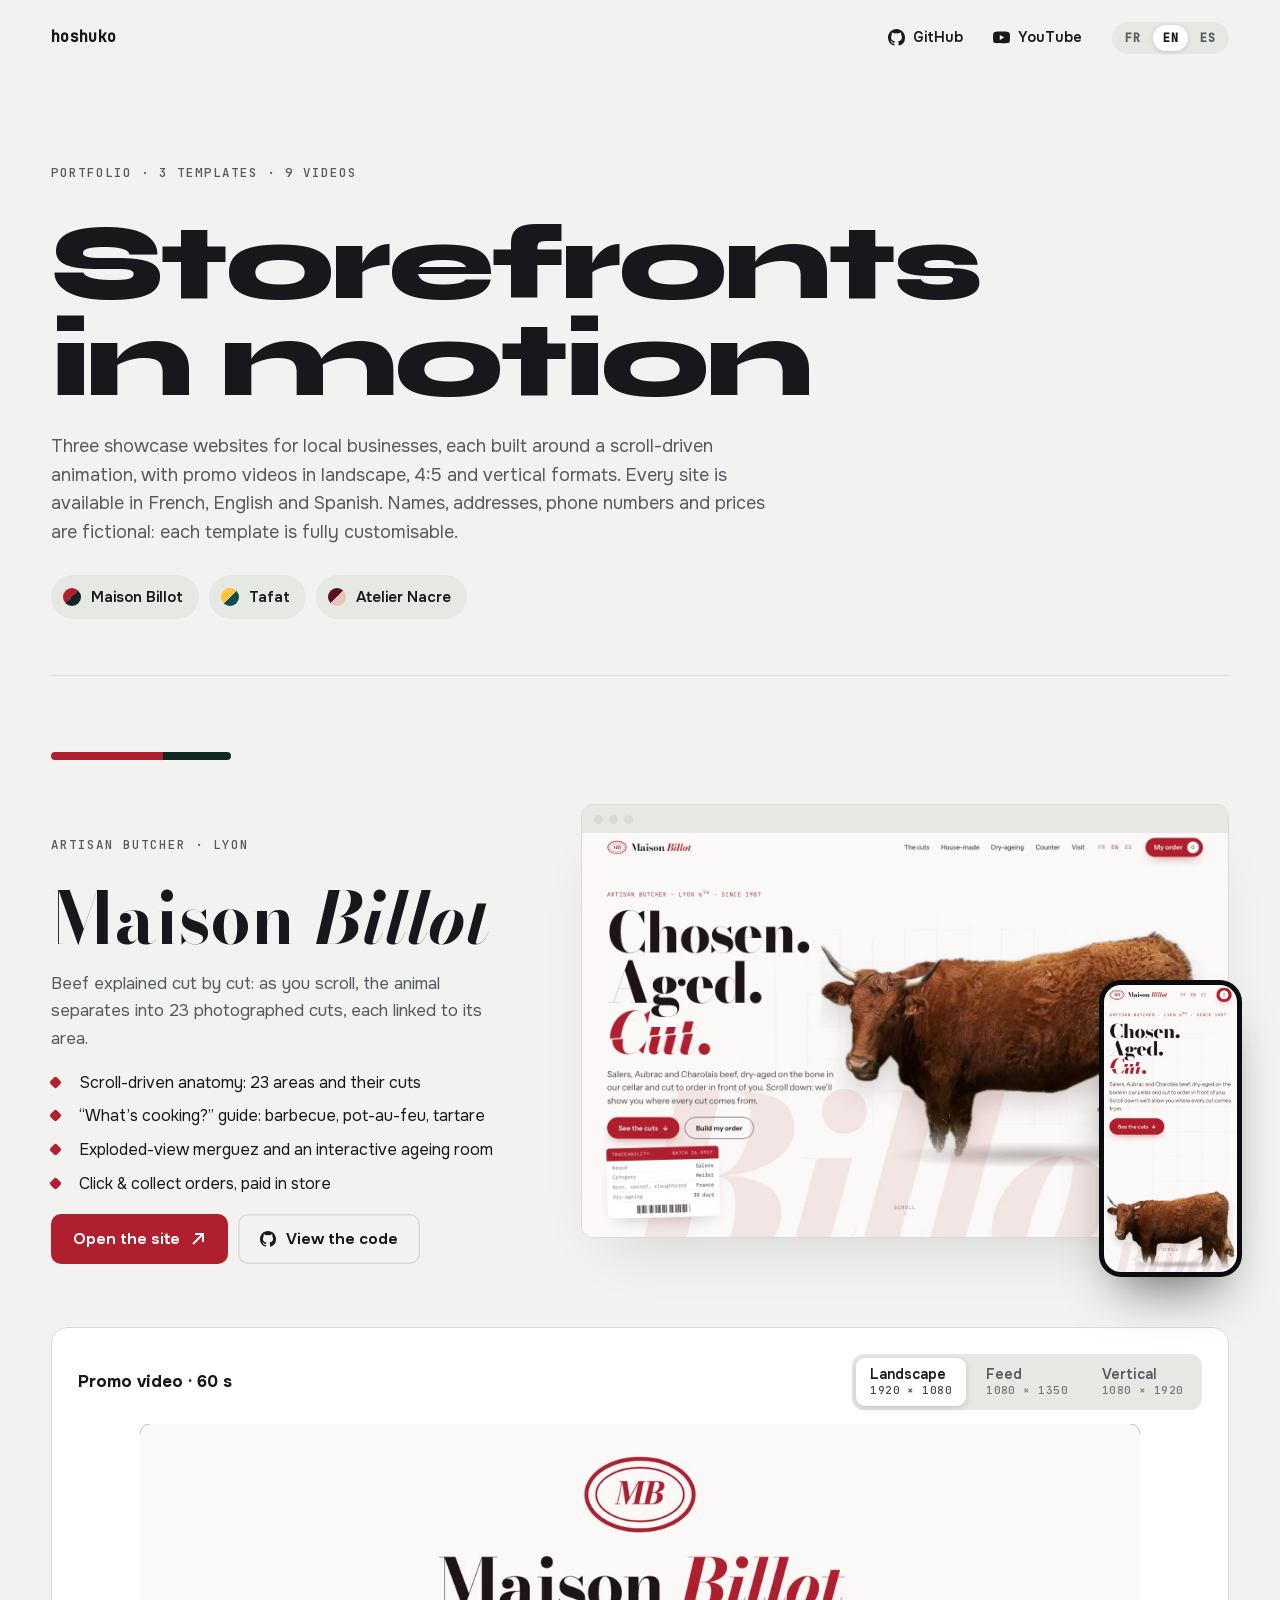
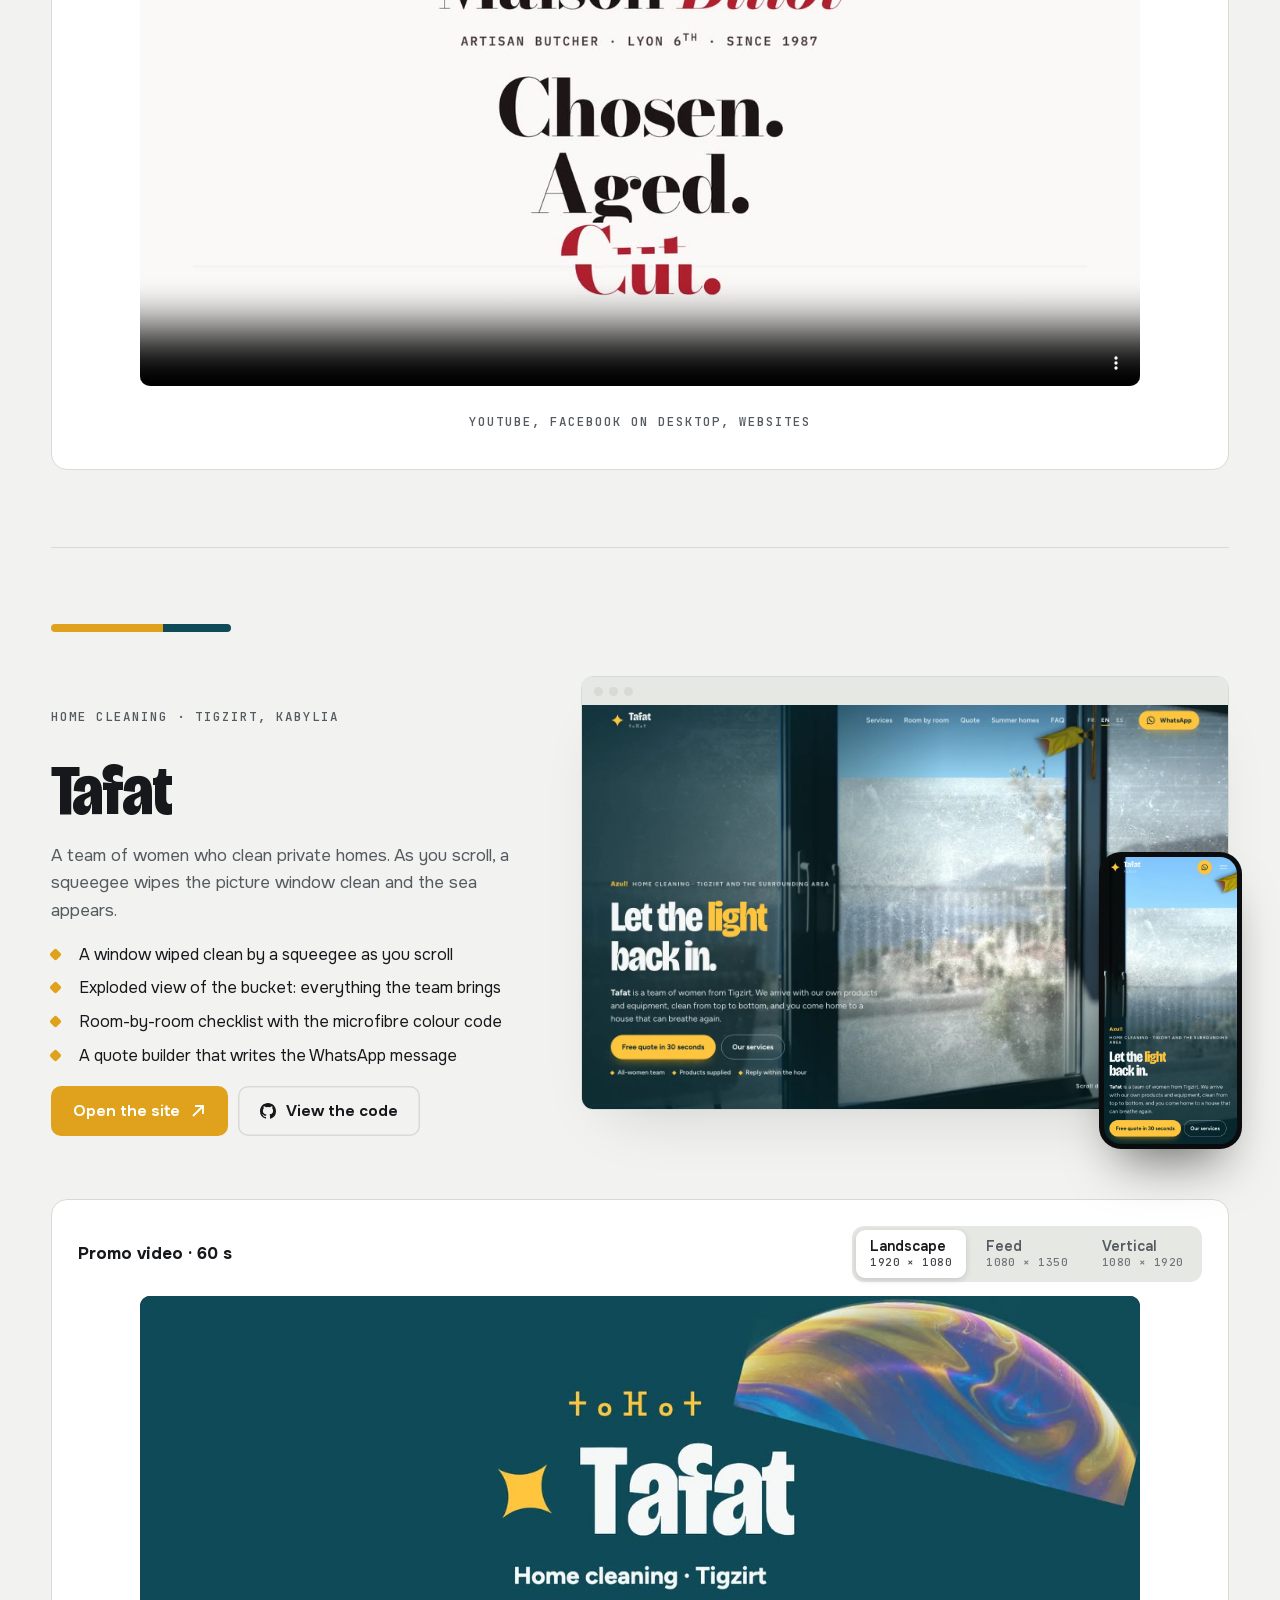
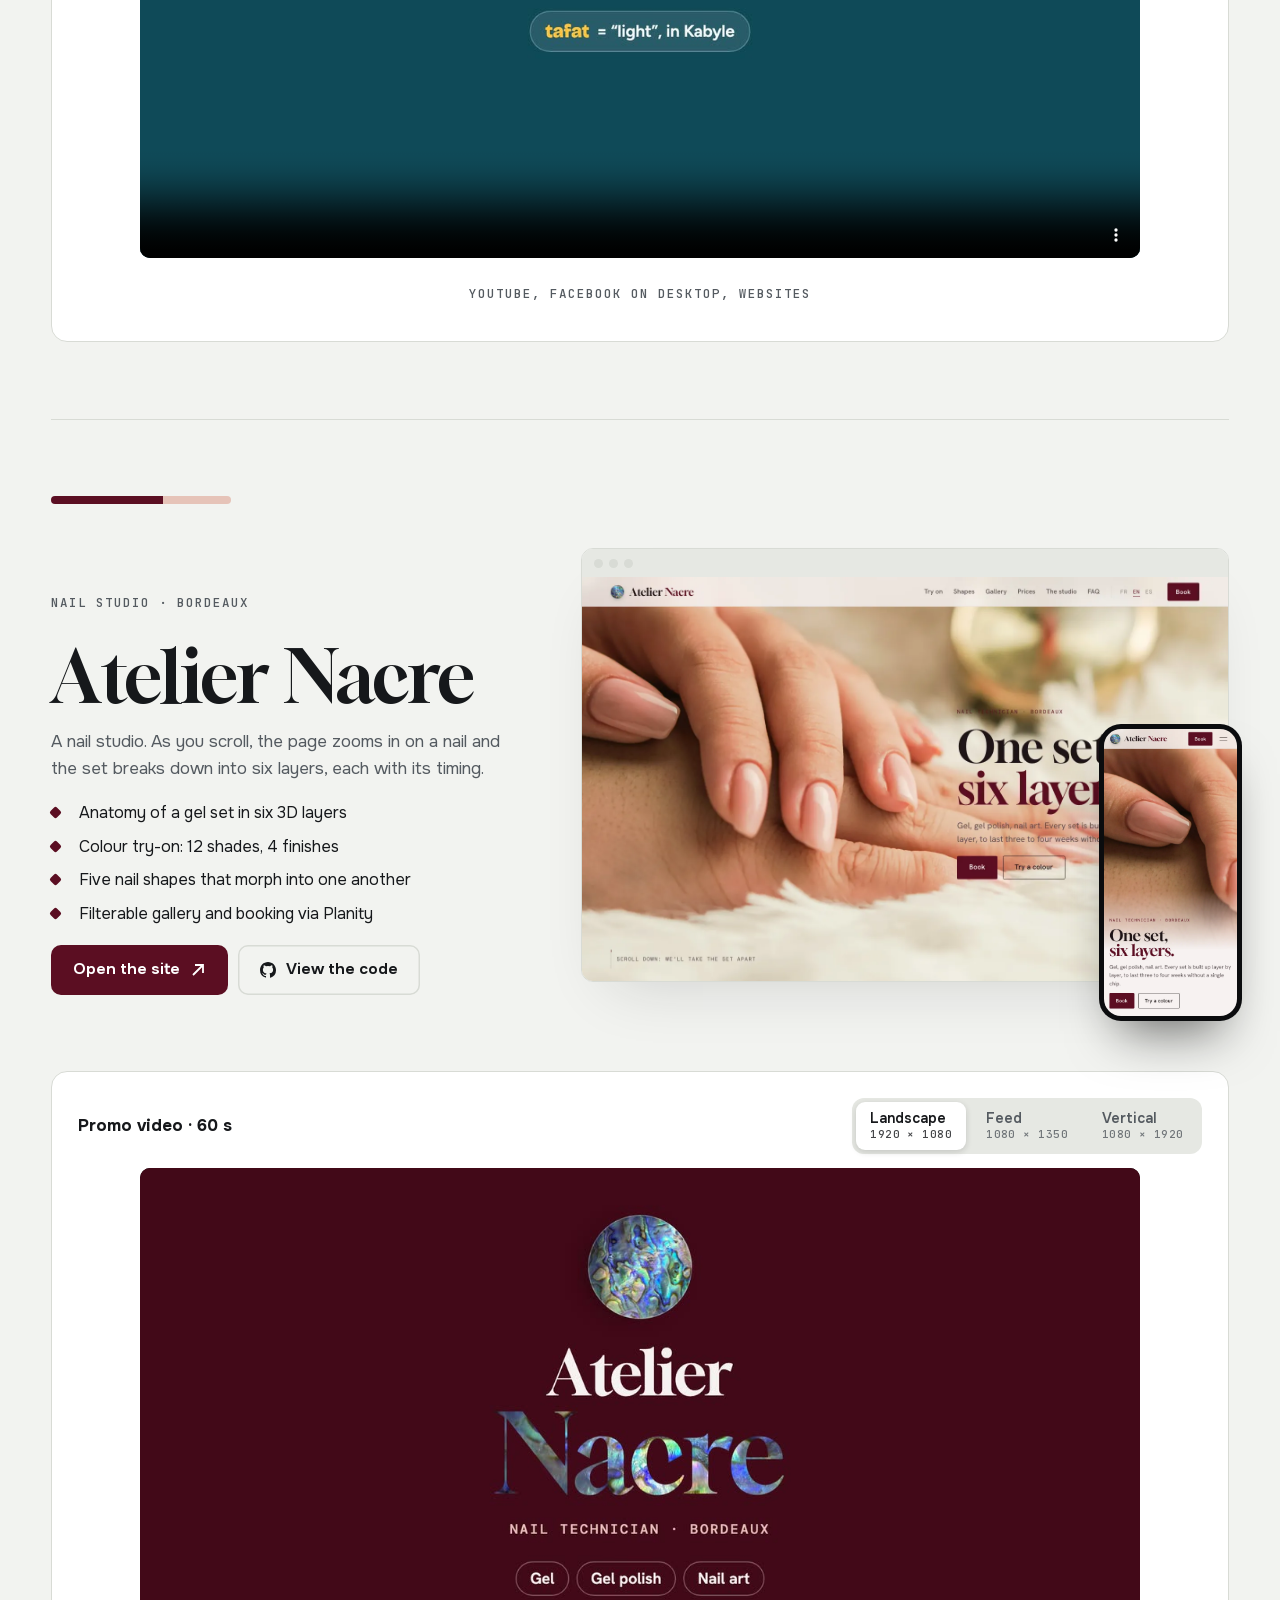
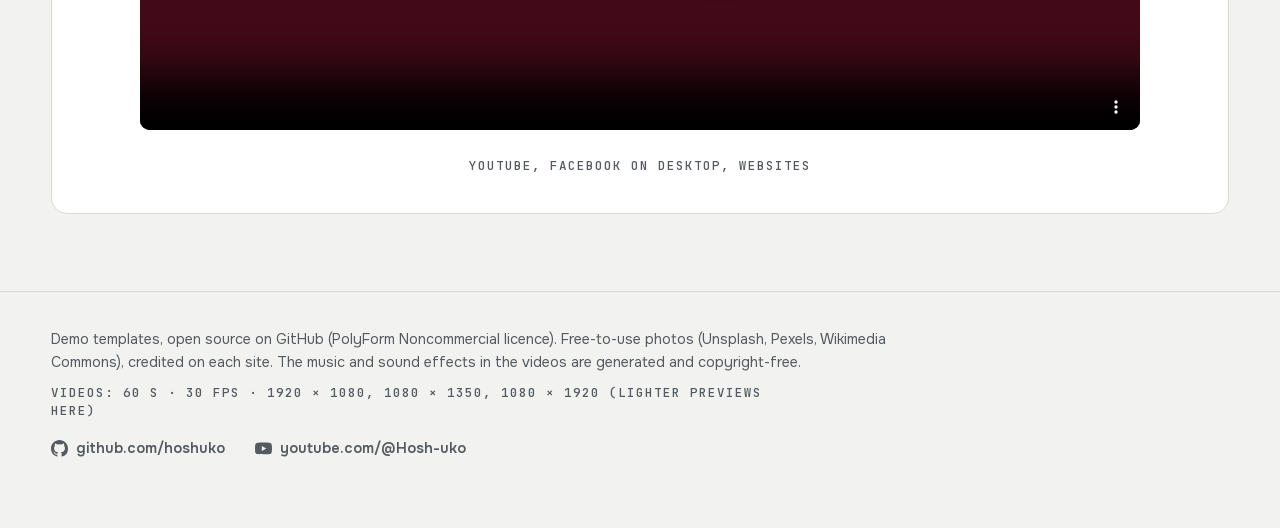
==== index.html @ bcc545f2 "Vitrines en mouvement : portfolio des trois maquettes et de leurs vidéos promo (FR, EN, ES)" ====
<!doctype html>
<html lang="fr">
<head>
<meta charset="utf-8">
<meta name="viewport" content="width=device-width, initial-scale=1, viewport-fit=cover">
<meta http-equiv="Content-Security-Policy" content="default-src 'none'; script-src 'self'; style-src 'self' 'unsafe-inline'; img-src 'self' data:; font-src 'self'; media-src 'self'; connect-src 'none'; manifest-src 'self'; object-src 'none'; frame-src 'none'; worker-src 'none'; base-uri 'none'; form-action 'none'; upgrade-insecure-requests">
<meta name="referrer" content="same-origin">
<title>Vitrines en mouvement · Hoshuko</title>
<meta name="description" content="Trois maquettes de sites vitrines animés au défilement, en français, anglais et espagnol, avec leurs vidéos promo. Code ouvert sur GitHub.">
<meta name="theme-color" content="#F2F3F0">
<link rel="canonical" href="https://hoshuko.github.io/">
<link rel="alternate" hreflang="fr" href="https://hoshuko.github.io/">
<link rel="alternate" hreflang="en" href="https://hoshuko.github.io/en.html">
<link rel="alternate" hreflang="es" href="https://hoshuko.github.io/es.html">
<link rel="alternate" hreflang="x-default" href="https://hoshuko.github.io/">
<meta property="og:type" content="website">
<meta property="og:site_name" content="Hoshuko">
<meta property="og:title" content="Vitrines en mouvement · Hoshuko">
<meta property="og:description" content="Trois maquettes de sites vitrines animés au défilement, en français, anglais et espagnol, avec leurs vidéos promo. Code ouvert sur GitHub.">
<meta property="og:url" content="https://hoshuko.github.io/">
<meta property="og:image" content="https://hoshuko.github.io/assets/img/og-fr.jpg">
<meta property="og:image:width" content="1200">
<meta property="og:image:height" content="630">
<meta property="og:locale" content="fr_FR">
<meta name="twitter:card" content="summary_large_image">
<link rel="icon" href="assets/img/favicon.svg" type="image/svg+xml">
<link rel="preload" href="assets/fonts/syne-normal-latin.woff2" as="font" type="font/woff2" crossorigin>
<link rel="preload" href="assets/fonts/onest-normal-latin.woff2" as="font" type="font/woff2" crossorigin>
<link rel="stylesheet" href="assets/css/style.css">
<script src="assets/js/lang.js"></script>
</head>
<body>
<header class="bar wrap">
  <a class="me" href="./" aria-label="Hoshuko">hoshuko</a>
  <nav class="bar-links" aria-label="Liens">
    <a href="https://github.com/hoshuko" rel="noopener noreferrer"><svg viewBox="0 0 16 16" aria-hidden="true"><path fill="currentColor" d="M8 0C3.58 0 0 3.58 0 8a8 8 0 0 0 5.47 7.59c.4.07.55-.17.55-.38v-1.33c-2.23.48-2.7-1.07-2.7-1.07-.36-.93-.89-1.17-.89-1.17-.73-.5.05-.49.05-.49.8.06 1.23.83 1.23.83.72 1.22 1.87.87 2.33.66.07-.52.28-.87.5-1.07-1.78-.2-3.64-.89-3.64-3.95 0-.87.31-1.59.82-2.15-.08-.2-.36-1.02.08-2.12 0 0 .67-.21 2.2.82a7.6 7.6 0 0 1 4 0c1.53-1.04 2.2-.82 2.2-.82.44 1.1.16 1.92.08 2.12.51.56.82 1.27.82 2.15 0 3.07-1.87 3.75-3.65 3.95.29.25.54.73.54 1.48v2.2c0 .21.15.46.55.38A8 8 0 0 0 16 8c0-4.42-3.58-8-8-8z"/></svg><span>GitHub</span></a>
    <a href="https://www.youtube.com/@Hosh-uko" rel="noopener noreferrer"><svg viewBox="0 0 24 24" aria-hidden="true"><path fill="currentColor" d="M23.5 6.2a3 3 0 0 0-2.1-2.1C19.5 3.6 12 3.6 12 3.6s-7.5 0-9.4.5A3 3 0 0 0 .5 6.2 31 31 0 0 0 0 12a31 31 0 0 0 .5 5.8 3 3 0 0 0 2.1 2.1c1.9.5 9.4.5 9.4.5s7.5 0 9.4-.5a3 3 0 0 0 2.1-2.1A31 31 0 0 0 24 12a31 31 0 0 0-.5-5.8zM9.6 15.6V8.4l6.3 3.6-6.3 3.6z"/></svg><span>YouTube</span></a>
  </nav>
  <nav class="lang-switch" aria-label="Langue"><a href="./" hreflang="fr" lang="fr" aria-current="page">FR</a><a href="en.html" hreflang="en" lang="en">EN</a><a href="es.html" hreflang="es" lang="es">ES</a></nav>
</header>

<header class="wrap top">
  <p class="kicker">Portfolio · 3 maquettes · 9 vidéos</p>
  <h1>Vitrines en mouvement</h1>
  <p class="intro">Trois sites vitrines pour des commerces de proximité, chacun construit autour d’une animation au défilement, et leurs vidéos promo en paysage, en 4:5 et en vertical. Chaque site existe en français, en anglais et en espagnol. Les noms, adresses, numéros et prix sont fictifs&nbsp;: chaque maquette se personnalise.</p>
  <nav class="jump" aria-label="Aller à une maquette">
    <a href="#billot" style="--a:#B01F2E;--b:#0F2922"><i aria-hidden="true"></i>Maison Billot</a>
    <a href="#tafat" style="--a:#FFC53D;--b:#0E4A57"><i aria-hidden="true"></i>Tafat</a>
    <a href="#nacre" style="--a:#5B0E22;--b:#E6C3B8"><i aria-hidden="true"></i>Atelier Nacre</a>
  </nav>
</header>

<main class="wrap">
  <article class="proj" id="billot" data-lang="fr" style="--a:#B01F2E;--b:#0F2922" aria-labelledby="h-billot">
    <div class="band" aria-hidden="true"></div>
    <div class="proj-grid">
      <div class="proj-text">
        <p class="meta">Boucherie artisanale · Lyon</p>
        <h2 class="t-billot" id="h-billot"><span>Maison</span> Billot</h2>
        <p class="pitch">La découpe du bœuf expliquée pièce par pièce&nbsp;: au défilement, la bête se découpe en 23 morceaux photographiés, chacun relié à sa zone.</p>
        <ul class="feats"><li>Anatomie au défilement, 23 zones et leurs pièces</li><li>Guide «&nbsp;Vous cuisinez quoi&nbsp;?&nbsp;»&nbsp;: barbecue, pot-au-feu, tartare</li><li>Merguez en vue éclatée et cave de maturation interactive</li><li>Colis click &amp; collect, paiement en boutique</li></ul>
        <div class="ctas">
          <a class="btn" href="maison-billot/">Ouvrir le site <svg viewBox="0 0 16 16" fill="none" stroke="currentColor" stroke-width="1.8" aria-hidden="true"><path d="M5 3h8v8M13 3 3 13"/></svg></a>
          <a class="btn btn-ghost" href="https://github.com/hoshuko/maison-billot" rel="noopener noreferrer"><svg viewBox="0 0 16 16" aria-hidden="true"><path fill="currentColor" d="M8 0C3.58 0 0 3.58 0 8a8 8 0 0 0 5.47 7.59c.4.07.55-.17.55-.38v-1.33c-2.23.48-2.7-1.07-2.7-1.07-.36-.93-.89-1.17-.89-1.17-.73-.5.05-.49.05-.49.8.06 1.23.83 1.23.83.72 1.22 1.87.87 2.33.66.07-.52.28-.87.5-1.07-1.78-.2-3.64-.89-3.64-3.95 0-.87.31-1.59.82-2.15-.08-.2-.36-1.02.08-2.12 0 0 .67-.21 2.2.82a7.6 7.6 0 0 1 4 0c1.53-1.04 2.2-.82 2.2-.82.44 1.1.16 1.92.08 2.12.51.56.82 1.27.82 2.15 0 3.07-1.87 3.75-3.65 3.95.29.25.54.73.54 1.48v2.2c0 .21.15.46.55.38A8 8 0 0 0 16 8c0-4.42-3.58-8-8-8z"/></svg>Voir le code</a>
        </div>
      </div>
      <figure class="devices" aria-label="Le site sur ordinateur et sur téléphone">
        <div class="browser"><div class="bar-dots" aria-hidden="true"><i></i><i></i><i></i></div><img src="assets/shots/billot-desktop-fr.webp" alt="Maison Billot sur ordinateur" loading="lazy" decoding="async" width="1440" height="900"></div>
        <div class="phone"><img src="assets/shots/billot-mobile-fr.webp" alt="Maison Billot sur téléphone" loading="lazy" decoding="async" width="780" height="1688"></div>
      </figure>
    </div>
    <section class="video" aria-label="Vidéo promo · 60 s">
      <div class="vhead"><b>Vidéo promo · 60 s</b>
        <div class="vtabs" role="tablist" aria-label="Format de la vidéo"><button type="button" role="tab" id="tab-billot-169" aria-selected="true" data-f="169" data-note="YouTube, Facebook sur ordinateur, site" data-label="Vidéo promo Maison Billot, format paysage">Paysage<small>1920 × 1080</small></button><button type="button" role="tab" id="tab-billot-45" aria-selected="false" data-f="45" data-note="Fil Facebook et Instagram" data-label="Vidéo promo Maison Billot, format fil">Fil<small>1080 × 1350</small></button><button type="button" role="tab" id="tab-billot-916" aria-selected="false" data-f="916" data-note="Reels, Stories, statut WhatsApp" data-label="Vidéo promo Maison Billot, format vertical">Vertical<small>1080 × 1920</small></button></div>
      </div>
      <div class="vbox" data-f="169"><video controls playsinline preload="none" poster="assets/video/billot-169-fr.jpg" src="assets/video/billot-169-fr.mp4" aria-label="Vidéo promo Maison Billot, format paysage"></video></div>
      <p class="vnote">YouTube, Facebook sur ordinateur, site</p>
    </section>
  </article>
  <article class="proj" id="tafat" data-lang="fr" style="--a:#E0A21C;--b:#0E4A57" aria-labelledby="h-tafat">
    <div class="band" aria-hidden="true"></div>
    <div class="proj-grid">
      <div class="proj-text">
        <p class="meta">Ménage à domicile · Tigzirt, Kabylie</p>
        <h2 class="t-tafat" id="h-tafat">Tafat</h2>
        <p class="pitch">Une équipe de femmes qui fait le ménage chez les particuliers. Au défilement, une raclette nettoie la baie vitrée et la mer apparaît.</p>
        <ul class="feats"><li>Vitre nettoyée à la raclette, au défilement</li><li>Le seau en vue éclatée&nbsp;: tout ce que l’équipe apporte</li><li>Checklist pièce par pièce avec le code couleur des microfibres</li><li>Devis qui rédige le message WhatsApp</li></ul>
        <div class="ctas">
          <a class="btn" href="tafat/">Ouvrir le site <svg viewBox="0 0 16 16" fill="none" stroke="currentColor" stroke-width="1.8" aria-hidden="true"><path d="M5 3h8v8M13 3 3 13"/></svg></a>
          <a class="btn btn-ghost" href="https://github.com/hoshuko/tafat" rel="noopener noreferrer"><svg viewBox="0 0 16 16" aria-hidden="true"><path fill="currentColor" d="M8 0C3.58 0 0 3.58 0 8a8 8 0 0 0 5.47 7.59c.4.07.55-.17.55-.38v-1.33c-2.23.48-2.7-1.07-2.7-1.07-.36-.93-.89-1.17-.89-1.17-.73-.5.05-.49.05-.49.8.06 1.23.83 1.23.83.72 1.22 1.87.87 2.33.66.07-.52.28-.87.5-1.07-1.78-.2-3.64-.89-3.64-3.95 0-.87.31-1.59.82-2.15-.08-.2-.36-1.02.08-2.12 0 0 .67-.21 2.2.82a7.6 7.6 0 0 1 4 0c1.53-1.04 2.2-.82 2.2-.82.44 1.1.16 1.92.08 2.12.51.56.82 1.27.82 2.15 0 3.07-1.87 3.75-3.65 3.95.29.25.54.73.54 1.48v2.2c0 .21.15.46.55.38A8 8 0 0 0 16 8c0-4.42-3.58-8-8-8z"/></svg>Voir le code</a>
        </div>
      </div>
      <figure class="devices" aria-label="Le site sur ordinateur et sur téléphone">
        <div class="browser"><div class="bar-dots" aria-hidden="true"><i></i><i></i><i></i></div><img src="assets/shots/tafat-desktop-fr.webp" alt="Tafat sur ordinateur" loading="lazy" decoding="async" width="1440" height="900"></div>
        <div class="phone"><img src="assets/shots/tafat-mobile-fr.webp" alt="Tafat sur téléphone" loading="lazy" decoding="async" width="780" height="1688"></div>
      </figure>
    </div>
    <section class="video" aria-label="Vidéo promo · 60 s">
      <div class="vhead"><b>Vidéo promo · 60 s</b>
        <div class="vtabs" role="tablist" aria-label="Format de la vidéo"><button type="button" role="tab" id="tab-tafat-169" aria-selected="true" data-f="169" data-note="YouTube, Facebook sur ordinateur, site" data-label="Vidéo promo Tafat, format paysage">Paysage<small>1920 × 1080</small></button><button type="button" role="tab" id="tab-tafat-45" aria-selected="false" data-f="45" data-note="Fil Facebook et Instagram" data-label="Vidéo promo Tafat, format fil">Fil<small>1080 × 1350</small></button><button type="button" role="tab" id="tab-tafat-916" aria-selected="false" data-f="916" data-note="Reels, Stories, statut WhatsApp" data-label="Vidéo promo Tafat, format vertical">Vertical<small>1080 × 1920</small></button></div>
      </div>
      <div class="vbox" data-f="169"><video controls playsinline preload="none" poster="assets/video/tafat-169-fr.jpg" src="assets/video/tafat-169-fr.mp4" aria-label="Vidéo promo Tafat, format paysage"></video></div>
      <p class="vnote">YouTube, Facebook sur ordinateur, site</p>
    </section>
  </article>
  <article class="proj" id="nacre" data-lang="fr" style="--a:#5B0E22;--b:#E6C3B8" aria-labelledby="h-nacre">
    <div class="band" aria-hidden="true"></div>
    <div class="proj-grid">
      <div class="proj-text">
        <p class="meta">Prothésiste ongulaire · Bordeaux</p>
        <h2 class="t-nacre" id="h-nacre">Atelier Nacre</h2>
        <p class="pitch">Un atelier de pose d’ongles. Au défilement, on zoome sur un ongle et la pose se décompose en six couches, avec la durée de chacune.</p>
        <ul class="feats"><li>Anatomie d’une pose en six couches, en 3D</li><li>Essayage de couleur&nbsp;: 12 teintes, 4 finitions</li><li>Cinq formes d’ongle qui se transforment</li><li>Galerie filtrable et réservation sur Planity</li></ul>
        <div class="ctas">
          <a class="btn" href="atelier-nacre/">Ouvrir le site <svg viewBox="0 0 16 16" fill="none" stroke="currentColor" stroke-width="1.8" aria-hidden="true"><path d="M5 3h8v8M13 3 3 13"/></svg></a>
          <a class="btn btn-ghost" href="https://github.com/hoshuko/atelier-nacre" rel="noopener noreferrer"><svg viewBox="0 0 16 16" aria-hidden="true"><path fill="currentColor" d="M8 0C3.58 0 0 3.58 0 8a8 8 0 0 0 5.47 7.59c.4.07.55-.17.55-.38v-1.33c-2.23.48-2.7-1.07-2.7-1.07-.36-.93-.89-1.17-.89-1.17-.73-.5.05-.49.05-.49.8.06 1.23.83 1.23.83.72 1.22 1.87.87 2.33.66.07-.52.28-.87.5-1.07-1.78-.2-3.64-.89-3.64-3.95 0-.87.31-1.59.82-2.15-.08-.2-.36-1.02.08-2.12 0 0 .67-.21 2.2.82a7.6 7.6 0 0 1 4 0c1.53-1.04 2.2-.82 2.2-.82.44 1.1.16 1.92.08 2.12.51.56.82 1.27.82 2.15 0 3.07-1.87 3.75-3.65 3.95.29.25.54.73.54 1.48v2.2c0 .21.15.46.55.38A8 8 0 0 0 16 8c0-4.42-3.58-8-8-8z"/></svg>Voir le code</a>
        </div>
      </div>
      <figure class="devices" aria-label="Le site sur ordinateur et sur téléphone">
        <div class="browser"><div class="bar-dots" aria-hidden="true"><i></i><i></i><i></i></div><img src="assets/shots/nacre-desktop-fr.webp" alt="Atelier Nacre sur ordinateur" loading="lazy" decoding="async" width="1440" height="900"></div>
        <div class="phone"><img src="assets/shots/nacre-mobile-fr.webp" alt="Atelier Nacre sur téléphone" loading="lazy" decoding="async" width="780" height="1688"></div>
      </figure>
    </div>
    <section class="video" aria-label="Vidéo promo · 60 s">
      <div class="vhead"><b>Vidéo promo · 60 s</b>
        <div class="vtabs" role="tablist" aria-label="Format de la vidéo"><button type="button" role="tab" id="tab-nacre-169" aria-selected="true" data-f="169" data-note="YouTube, Facebook sur ordinateur, site" data-label="Vidéo promo Atelier Nacre, format paysage">Paysage<small>1920 × 1080</small></button><button type="button" role="tab" id="tab-nacre-45" aria-selected="false" data-f="45" data-note="Fil Facebook et Instagram" data-label="Vidéo promo Atelier Nacre, format fil">Fil<small>1080 × 1350</small></button><button type="button" role="tab" id="tab-nacre-916" aria-selected="false" data-f="916" data-note="Reels, Stories, statut WhatsApp" data-label="Vidéo promo Atelier Nacre, format vertical">Vertical<small>1080 × 1920</small></button></div>
      </div>
      <div class="vbox" data-f="169"><video controls playsinline preload="none" poster="assets/video/nacre-169-fr.jpg" src="assets/video/nacre-169-fr.mp4" aria-label="Vidéo promo Atelier Nacre, format paysage"></video></div>
      <p class="vnote">YouTube, Facebook sur ordinateur, site</p>
    </section>
  </article>
</main>

<footer class="wrap">
  <p>Maquettes de démonstration, au code ouvert sur GitHub (licence PolyForm Noncommercial). Photos libres (Unsplash, Pexels, Wikimedia Commons), créditées dans chaque site. Musique et bruitages des vidéos générés, sans droits d’auteur.</p>
  <p class="spec">Vidéos : 60 s · 30 images/s · 1920 × 1080, 1080 × 1350, 1080 × 1920 (aperçus allégés ici)</p>
  <p class="foot-links"><a href="https://github.com/hoshuko" rel="noopener noreferrer"><svg viewBox="0 0 16 16" aria-hidden="true"><path fill="currentColor" d="M8 0C3.58 0 0 3.58 0 8a8 8 0 0 0 5.47 7.59c.4.07.55-.17.55-.38v-1.33c-2.23.48-2.7-1.07-2.7-1.07-.36-.93-.89-1.17-.89-1.17-.73-.5.05-.49.05-.49.8.06 1.23.83 1.23.83.72 1.22 1.87.87 2.33.66.07-.52.28-.87.5-1.07-1.78-.2-3.64-.89-3.64-3.95 0-.87.31-1.59.82-2.15-.08-.2-.36-1.02.08-2.12 0 0 .67-.21 2.2.82a7.6 7.6 0 0 1 4 0c1.53-1.04 2.2-.82 2.2-.82.44 1.1.16 1.92.08 2.12.51.56.82 1.27.82 2.15 0 3.07-1.87 3.75-3.65 3.95.29.25.54.73.54 1.48v2.2c0 .21.15.46.55.38A8 8 0 0 0 16 8c0-4.42-3.58-8-8-8z"/></svg>github.com/hoshuko</a><a href="https://www.youtube.com/@Hosh-uko" rel="noopener noreferrer"><svg viewBox="0 0 24 24" aria-hidden="true"><path fill="currentColor" d="M23.5 6.2a3 3 0 0 0-2.1-2.1C19.5 3.6 12 3.6 12 3.6s-7.5 0-9.4.5A3 3 0 0 0 .5 6.2 31 31 0 0 0 0 12a31 31 0 0 0 .5 5.8 3 3 0 0 0 2.1 2.1c1.9.5 9.4.5 9.4.5s7.5 0 9.4-.5a3 3 0 0 0 2.1-2.1A31 31 0 0 0 24 12a31 31 0 0 0-.5-5.8zM9.6 15.6V8.4l6.3 3.6-6.3 3.6z"/></svg>youtube.com/@Hosh-uko</a></p>
</footer>
<script src="assets/js/portfolio.js"></script>
</body>
</html>
---- assets/css/style.css ----
/* Vitrines en mouvement · feuille de style */
/* latin-ext */
@font-face {
  font-family: 'Bodoni Moda';
  font-style: italic;
  font-weight: 700;
  font-display: swap;
  src: url(../fonts/bodoni-moda-italic-latin-ext.woff2) format('woff2');
  unicode-range: U+0100-02BA, U+02BD-02C5, U+02C7-02CC, U+02CE-02D7, U+02DD-02FF, U+0304, U+0308, U+0329, U+1D00-1DBF, U+1E00-1E9F, U+1EF2-1EFF, U+2020, U+20A0-20AB, U+20AD-20C0, U+2113, U+2C60-2C7F, U+A720-A7FF;
}
/* latin */
@font-face {
  font-family: 'Bodoni Moda';
  font-style: italic;
  font-weight: 700;
  font-display: swap;
  src: url(../fonts/bodoni-moda-italic-latin.woff2) format('woff2');
  unicode-range: U+0000-00FF, U+0131, U+0152-0153, U+02BB-02BC, U+02C6, U+02DA, U+02DC, U+0304, U+0308, U+0329, U+2000-206F, U+20AC, U+2122, U+2191, U+2193, U+2212, U+2215, U+FEFF, U+FFFD;
}
/* latin-ext */
@font-face {
  font-family: 'Bodoni Moda';
  font-style: normal;
  font-weight: 700;
  font-display: swap;
  src: url(../fonts/bodoni-moda-normal-latin-ext.woff2) format('woff2');
  unicode-range: U+0100-02BA, U+02BD-02C5, U+02C7-02CC, U+02CE-02D7, U+02DD-02FF, U+0304, U+0308, U+0329, U+1D00-1DBF, U+1E00-1E9F, U+1EF2-1EFF, U+2020, U+20A0-20AB, U+20AD-20C0, U+2113, U+2C60-2C7F, U+A720-A7FF;
}
/* latin */
@font-face {
  font-family: 'Bodoni Moda';
  font-style: normal;
  font-weight: 700;
  font-display: swap;
  src: url(../fonts/bodoni-moda-normal-latin.woff2) format('woff2');
  unicode-range: U+0000-00FF, U+0131, U+0152-0153, U+02BB-02BC, U+02C6, U+02DA, U+02DC, U+0304, U+0308, U+0329, U+2000-206F, U+20AC, U+2122, U+2191, U+2193, U+2212, U+2215, U+FEFF, U+FFFD;
}
/* latin-ext */
@font-face {
  font-family: 'Bricolage Grotesque';
  font-style: normal;
  font-weight: 800;
  font-stretch: 75% 100%;
  font-display: swap;
  src: url(../fonts/bricolage-grotesque-normal-latin-ext.woff2) format('woff2');
  unicode-range: U+0100-02BA, U+02BD-02C5, U+02C7-02CC, U+02CE-02D7, U+02DD-02FF, U+0304, U+0308, U+0329, U+1D00-1DBF, U+1E00-1E9F, U+1EF2-1EFF, U+2020, U+20A0-20AB, U+20AD-20C0, U+2113, U+2C60-2C7F, U+A720-A7FF;
}
/* latin */
@font-face {
  font-family: 'Bricolage Grotesque';
  font-style: normal;
  font-weight: 800;
  font-stretch: 75% 100%;
  font-display: swap;
  src: url(../fonts/bricolage-grotesque-normal-latin.woff2) format('woff2');
  unicode-range: U+0000-00FF, U+0131, U+0152-0153, U+02BB-02BC, U+02C6, U+02DA, U+02DC, U+0304, U+0308, U+0329, U+2000-206F, U+20AC, U+2122, U+2191, U+2193, U+2212, U+2215, U+FEFF, U+FFFD;
}
/* latin-ext */
@font-face {
  font-family: 'Gloock';
  font-style: normal;
  font-weight: 400;
  font-display: swap;
  src: url(../fonts/gloock-normal-latin-ext.woff2) format('woff2');
  unicode-range: U+0100-02BA, U+02BD-02C5, U+02C7-02CC, U+02CE-02D7, U+02DD-02FF, U+0304, U+0308, U+0329, U+1D00-1DBF, U+1E00-1E9F, U+1EF2-1EFF, U+2020, U+20A0-20AB, U+20AD-20C0, U+2113, U+2C60-2C7F, U+A720-A7FF;
}
/* latin */
@font-face {
  font-family: 'Gloock';
  font-style: normal;
  font-weight: 400;
  font-display: swap;
  src: url(../fonts/gloock-normal-latin.woff2) format('woff2');
  unicode-range: U+0000-00FF, U+0131, U+0152-0153, U+02BB-02BC, U+02C6, U+02DA, U+02DC, U+0304, U+0308, U+0329, U+2000-206F, U+20AC, U+2122, U+2191, U+2193, U+2212, U+2215, U+FEFF, U+FFFD;
}
/* latin-ext */
@font-face {
  font-family: 'JetBrains Mono';
  font-style: normal;
  font-weight: 400;
  font-display: swap;
  src: url(../fonts/jetbrains-mono-normal-latin-ext.woff2) format('woff2');
  unicode-range: U+0100-02BA, U+02BD-02C5, U+02C7-02CC, U+02CE-02D7, U+02DD-02FF, U+0304, U+0308, U+0329, U+1D00-1DBF, U+1E00-1E9F, U+1EF2-1EFF, U+2020, U+20A0-20AB, U+20AD-20C0, U+2113, U+2C60-2C7F, U+A720-A7FF;
}
/* latin */
@font-face {
  font-family: 'JetBrains Mono';
  font-style: normal;
  font-weight: 400;
  font-display: swap;
  src: url(../fonts/jetbrains-mono-normal-latin.woff2) format('woff2');
  unicode-range: U+0000-00FF, U+0131, U+0152-0153, U+02BB-02BC, U+02C6, U+02DA, U+02DC, U+0304, U+0308, U+0329, U+2000-206F, U+20AC, U+2122, U+2191, U+2193, U+2212, U+2215, U+FEFF, U+FFFD;
}
/* latin-ext */
@font-face {
  font-family: 'JetBrains Mono';
  font-style: normal;
  font-weight: 500;
  font-display: swap;
  src: url(../fonts/jetbrains-mono-normal-latin-ext.woff2) format('woff2');
  unicode-range: U+0100-02BA, U+02BD-02C5, U+02C7-02CC, U+02CE-02D7, U+02DD-02FF, U+0304, U+0308, U+0329, U+1D00-1DBF, U+1E00-1E9F, U+1EF2-1EFF, U+2020, U+20A0-20AB, U+20AD-20C0, U+2113, U+2C60-2C7F, U+A720-A7FF;
}
/* latin */
@font-face {
  font-family: 'JetBrains Mono';
  font-style: normal;
  font-weight: 500;
  font-display: swap;
  src: url(../fonts/jetbrains-mono-normal-latin.woff2) format('woff2');
  unicode-range: U+0000-00FF, U+0131, U+0152-0153, U+02BB-02BC, U+02C6, U+02DA, U+02DC, U+0304, U+0308, U+0329, U+2000-206F, U+20AC, U+2122, U+2191, U+2193, U+2212, U+2215, U+FEFF, U+FFFD;
}
/* latin-ext */
@font-face {
  font-family: 'Onest';
  font-style: normal;
  font-weight: 400 700;
  font-display: swap;
  src: url(../fonts/onest-normal-latin-ext.woff2) format('woff2');
  unicode-range: U+0100-02BA, U+02BD-02C5, U+02C7-02CC, U+02CE-02D7, U+02DD-02FF, U+0304, U+0308, U+0329, U+1D00-1DBF, U+1E00-1E9F, U+1EF2-1EFF, U+2020, U+20A0-20AB, U+20AD-20C0, U+2113, U+2C60-2C7F, U+A720-A7FF;
}
/* latin */
@font-face {
  font-family: 'Onest';
  font-style: normal;
  font-weight: 400 700;
  font-display: swap;
  src: url(../fonts/onest-normal-latin.woff2) format('woff2');
  unicode-range: U+0000-00FF, U+0131, U+0152-0153, U+02BB-02BC, U+02C6, U+02DA, U+02DC, U+0304, U+0308, U+0329, U+2000-206F, U+20AC, U+2122, U+2191, U+2193, U+2212, U+2215, U+FEFF, U+FFFD;
}
/* latin-ext */
@font-face {
  font-family: 'Syne';
  font-style: normal;
  font-weight: 700 800;
  font-display: swap;
  src: url(../fonts/syne-normal-latin-ext.woff2) format('woff2');
  unicode-range: U+0100-02BA, U+02BD-02C5, U+02C7-02CC, U+02CE-02D7, U+02DD-02FF, U+0304, U+0308, U+0329, U+1D00-1DBF, U+1E00-1E9F, U+1EF2-1EFF, U+2020, U+20A0-20AB, U+20AD-20C0, U+2113, U+2C60-2C7F, U+A720-A7FF;
}
/* latin */
@font-face {
  font-family: 'Syne';
  font-style: normal;
  font-weight: 700 800;
  font-display: swap;
  src: url(../fonts/syne-normal-latin.woff2) format('woff2');
  unicode-range: U+0000-00FF, U+0131, U+0152-0153, U+02BB-02BC, U+02C6, U+02DA, U+02DC, U+0304, U+0308, U+0329, U+2000-206F, U+20AC, U+2122, U+2191, U+2193, U+2212, U+2215, U+FEFF, U+FFFD;
}
:root {
  color-scheme: light;
  --paper: #F2F3F0;
  --card: #FFFFFF;
  --ink: #16181B;
  --ink-2: #545A60;
  --line: #D8DBD5;
  --chip: #E6E8E3;
  --shadow: rgba(22, 24, 27, .16);
  --display: 'Syne', 'Arial Black', sans-serif;
  --sans: 'Onest', 'Helvetica Neue', Arial, sans-serif;
  --mono: 'JetBrains Mono', ui-monospace, Menlo, monospace;
  --gut: clamp(16px, 4vw, 56px);
}
@media (prefers-color-scheme: dark) {
  :root:not([data-theme="light"]) { color-scheme: dark; --paper: #111315; --card: #1A1D20; --ink: #ECEDEA; --ink-2: #A3A8AD; --line: #2B2F33; --chip: #23272B; --shadow: rgba(0, 0, 0, .5); }
}
:root[data-theme="dark"] { color-scheme: dark; --paper: #111315; --card: #1A1D20; --ink: #ECEDEA; --ink-2: #A3A8AD; --line: #2B2F33; --chip: #23272B; --shadow: rgba(0, 0, 0, .5); }
* { box-sizing: border-box; }
body { margin: 0; background: var(--paper); color: var(--ink); font: 400 17px/1.6 var(--sans); -webkit-font-smoothing: antialiased; }
.wrap { max-width: 1280px; margin: 0 auto; padding-inline: var(--gut); }
a { color: inherit; }
:focus-visible { outline: 2px solid var(--ink); outline-offset: 3px; border-radius: 4px; }
.kicker, .meta, .vnote, .spec { font: 500 12.5px/1.4 var(--mono); letter-spacing: .08em; text-transform: uppercase; color: var(--ink-2); }

/* Barre du haut */
.bar { display: flex; align-items: center; gap: 18px; padding-block: 18px; }
.me { font: 600 15px/1 var(--mono); letter-spacing: .02em; text-decoration: none; margin-right: auto; }
.bar-links { display: flex; gap: 6px; }
.bar-links a, .foot-links a { display: inline-flex; align-items: center; gap: 8px; text-decoration: none; font-weight: 600; font-size: 14.5px; padding: 8px 12px; border-radius: 999px; }
.bar-links a:hover, .foot-links a:hover { background: var(--chip); }
.bar-links svg, .foot-links svg, .btn-ghost svg { width: 17px; height: 17px; }
.lang-switch { display: flex; gap: 2px; padding: 3px; border-radius: 999px; background: var(--chip); }
.lang-switch a { font: 600 12px/1 var(--mono); letter-spacing: .06em; text-decoration: none; color: var(--ink-2); padding: 7px 10px; border-radius: 999px; }
.lang-switch a:hover { color: var(--ink); }
.lang-switch a[aria-current="page"] { background: var(--card); color: var(--ink); box-shadow: 0 1px 4px var(--shadow); }

/* En-tête */
.top { padding-block: clamp(28px, 6vw, 80px) clamp(32px, 5vw, 56px); display: grid; gap: 22px; }
.top > * { min-width: 0; }
.top h1 { margin: 0; font: 800 clamp(30px, 8.4vw, 120px)/.9 var(--display); letter-spacing: -.035em; text-wrap: balance; overflow-wrap: break-word; }
.intro { max-width: 60ch; margin: 0; font-size: clamp(17px, 1.4vw, 19px); color: var(--ink-2); }
.jump { display: flex; flex-wrap: wrap; gap: 10px; margin-top: 6px; }
.jump a { display: inline-flex; align-items: center; gap: 10px; padding: 10px 16px 10px 12px; border-radius: 999px; background: var(--chip); text-decoration: none; font-weight: 600; font-size: 15px; }
.jump a i { width: 18px; height: 18px; border-radius: 50%; background: linear-gradient(135deg, var(--a) 50%, var(--b) 50%); }
.jump a:hover { background: var(--line); }

/* Projets */
.proj { border-top: 1px solid var(--line); padding-block: clamp(40px, 6vw, 80px); display: grid; gap: clamp(28px, 4vw, 44px); scroll-margin-top: 10px; }
.band { height: 8px; border-radius: 4px; background: linear-gradient(90deg, var(--a) 0 62%, var(--b) 62% 100%); max-width: 180px; }
.proj-grid { display: grid; grid-template-columns: minmax(0, .9fr) minmax(0, 1.25fr); gap: clamp(28px, 5vw, 72px); align-items: center; }
.proj-text { display: grid; gap: 18px; align-content: start; }
.proj h2 { margin: 0; font-size: clamp(44px, 5.6vw, 76px); line-height: .95; font-weight: 400; }
.t-billot { font-family: 'Bodoni Moda', Georgia, serif; font-weight: 700; font-style: italic; }
.t-billot span { font-style: normal; }
.t-tafat { font-family: 'Bricolage Grotesque', sans-serif; font-weight: 800; font-variation-settings: 'wdth' 80, 'opsz' 96; letter-spacing: -.03em; }
.t-nacre { font-family: 'Gloock', Georgia, serif; }
.pitch { margin: 0; color: var(--ink-2); max-width: 52ch; }
.feats { margin: 0; padding: 0; list-style: none; display: grid; gap: 8px; }
.feats li { display: grid; grid-template-columns: 18px 1fr; gap: 10px; align-items: baseline; font-size: 16px; }
.feats li::before { content: ''; width: 9px; height: 9px; border-radius: 2px; background: var(--a); transform: translateY(-1px) rotate(45deg); }
.btn { display: inline-flex; align-items: center; gap: 10px; height: 50px; padding: 0 22px; border-radius: 10px; background: var(--a); color: #fff; text-decoration: none; font-weight: 650; font-size: 15.5px; justify-self: start; transition: filter .2s; }
.btn:hover { filter: brightness(1.12); }
.btn svg { width: 16px; height: 16px; flex: none; }
.ctas { display: flex; flex-wrap: wrap; gap: 10px; }
.btn-ghost { background: transparent; color: var(--ink); box-shadow: inset 0 0 0 1.5px var(--line); }
.btn-ghost:hover { filter: none; box-shadow: inset 0 0 0 1.5px var(--ink-2); }

/* Écrans */
.devices { position: relative; margin: 0 0 7% 0; }
.browser { border-radius: 12px; overflow: hidden; background: var(--card); border: 1px solid var(--line); box-shadow: 0 30px 60px -30px var(--shadow); }
.browser .bar-dots { display: flex; gap: 6px; align-items: center; height: 28px; padding: 0 12px; background: var(--chip); }
.browser .bar-dots i { width: 9px; height: 9px; border-radius: 50%; background: var(--line); }
.browser img { display: block; width: 100%; height: auto; aspect-ratio: 1440 / 900; object-fit: cover; }
.phone { position: absolute; right: -2%; bottom: -9%; width: 22%; min-width: 96px; padding: 5px; border-radius: 22px; background: #0B0C0E; box-shadow: 0 30px 50px -20px rgba(0, 0, 0, .55); }
.phone img { display: block; width: 100%; height: auto; aspect-ratio: 390 / 844; object-fit: cover; border-radius: 17px; }
.dev-legend { display: flex; gap: 18px; margin-top: 10px; }

/* Vidéo */
.video { display: grid; gap: 14px; justify-items: center; background: var(--card); border: 1px solid var(--line); border-radius: 16px; padding: clamp(14px, 2.4vw, 26px); }
.vhead { display: flex; flex-wrap: wrap; gap: 12px 20px; justify-content: space-between; align-items: center; width: 100%; }
.vhead b { font-size: 17px; }
.vtabs { display: inline-flex; flex-wrap: wrap; gap: 6px; padding: 4px; border-radius: 12px; background: var(--chip); }
.vtabs button { border: 0; background: transparent; padding: 9px 14px; border-radius: 9px; font: 600 14px/1.1 var(--sans); color: var(--ink-2); cursor: pointer; text-align: left; }
.vtabs button small { display: block; font: 500 11px/1.3 var(--mono); letter-spacing: .04em; opacity: .8; }
.vtabs button[aria-selected="true"] { background: var(--card); color: var(--ink); box-shadow: 0 2px 6px var(--shadow); }
.vbox { width: 100%; max-width: 100%; background: #000; border-radius: 10px; overflow: hidden; }
.vbox video { display: block; width: 100%; height: 100%; background: #000; }
.vbox[data-f="169"] { max-width: 1000px; aspect-ratio: 16 / 9; }
.vbox[data-f="45"] { max-width: 480px; aspect-ratio: 4 / 5; }
.vbox[data-f="916"] { max-width: 380px; aspect-ratio: 9 / 16; }
.vnote { text-align: center; }

footer { border-top: 1px solid var(--line); padding-block: 36px 60px; display: grid; gap: 10px; color: var(--ink-2); font-size: 14.5px; }
footer p { margin: 0; max-width: 90ch; }
.foot-links { display: flex; flex-wrap: wrap; gap: 6px; margin-left: -12px !important; }

@media (max-width: 560px) {
  .top h1 { font-size: 8.9vw; }
}
@media (max-width: 820px) {
  .bar-links span { display: none; }
  .bar-links a { padding: 9px; }
  .proj-grid { grid-template-columns: 1fr; }
  .devices { margin: 0 4% 12% 0; }
  .phone { width: 28%; }
}
@media (prefers-reduced-motion: reduce) { * { scroll-behavior: auto !important; } }
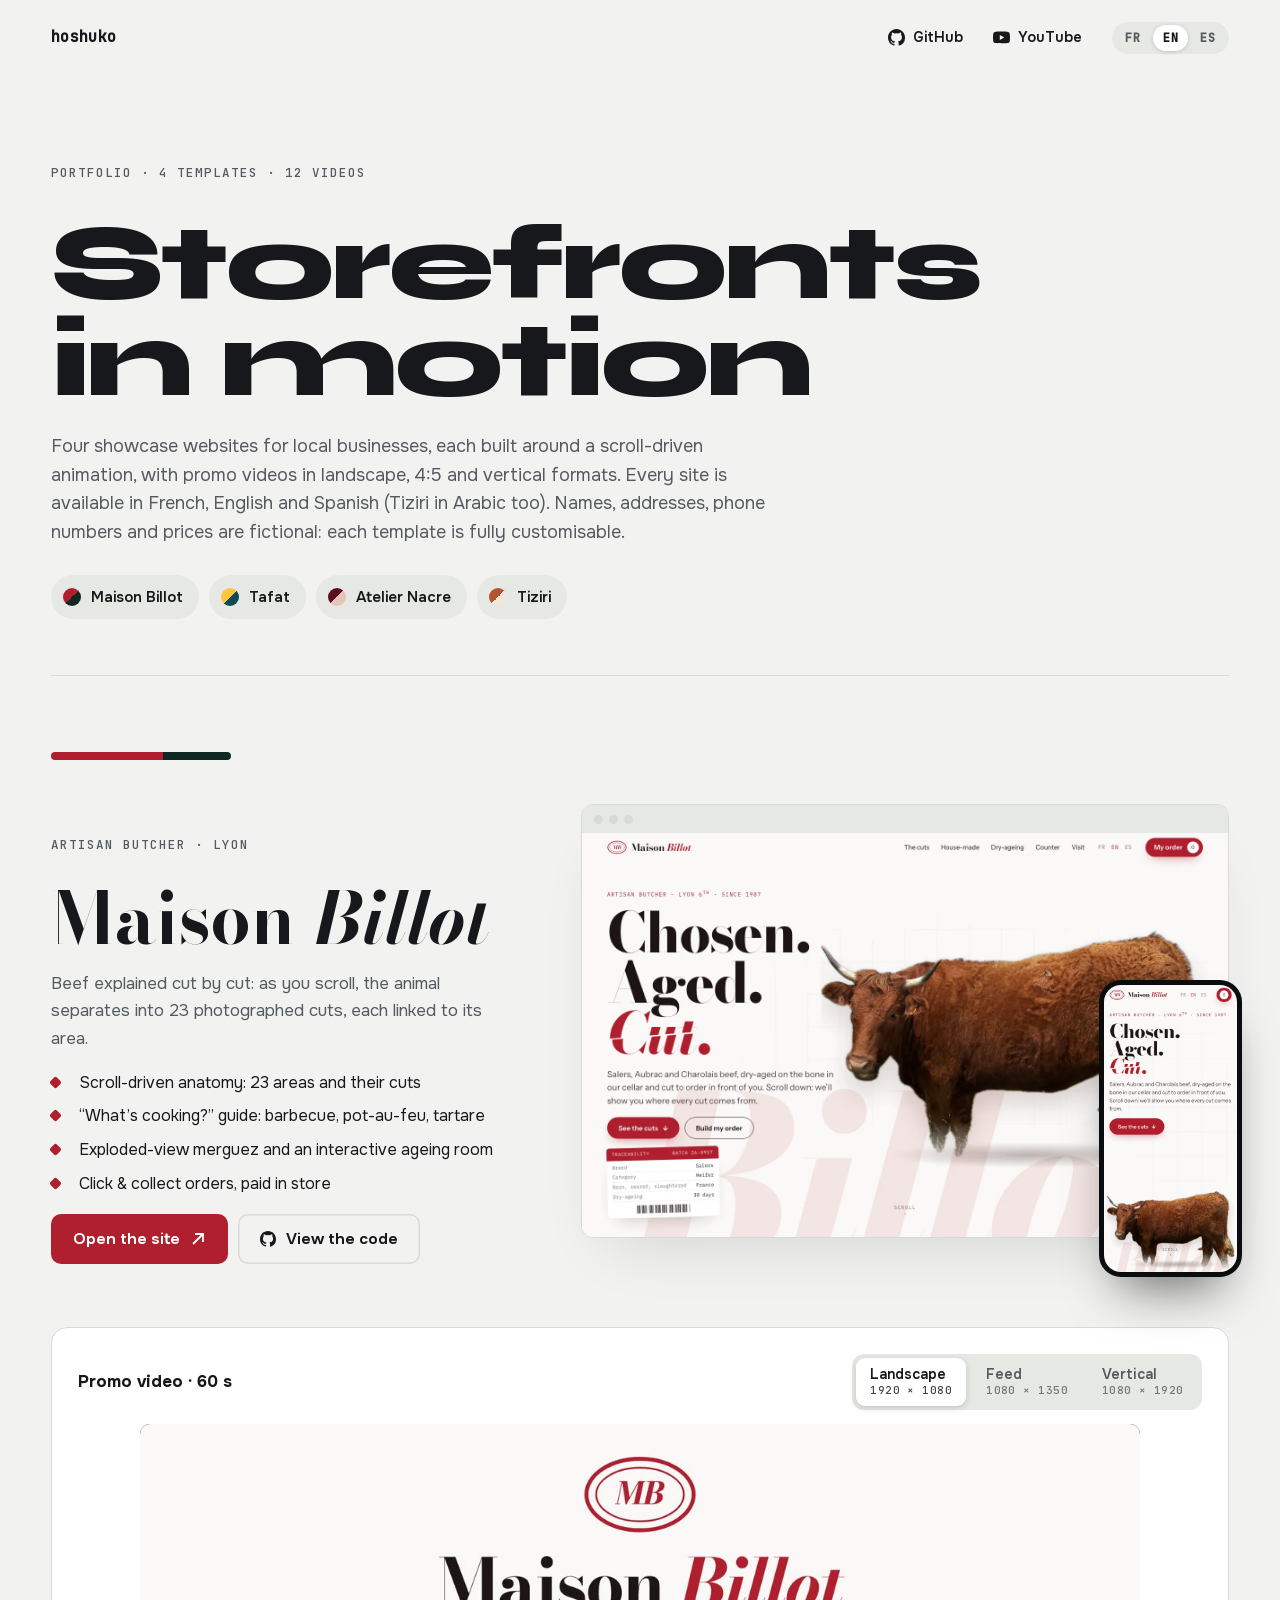
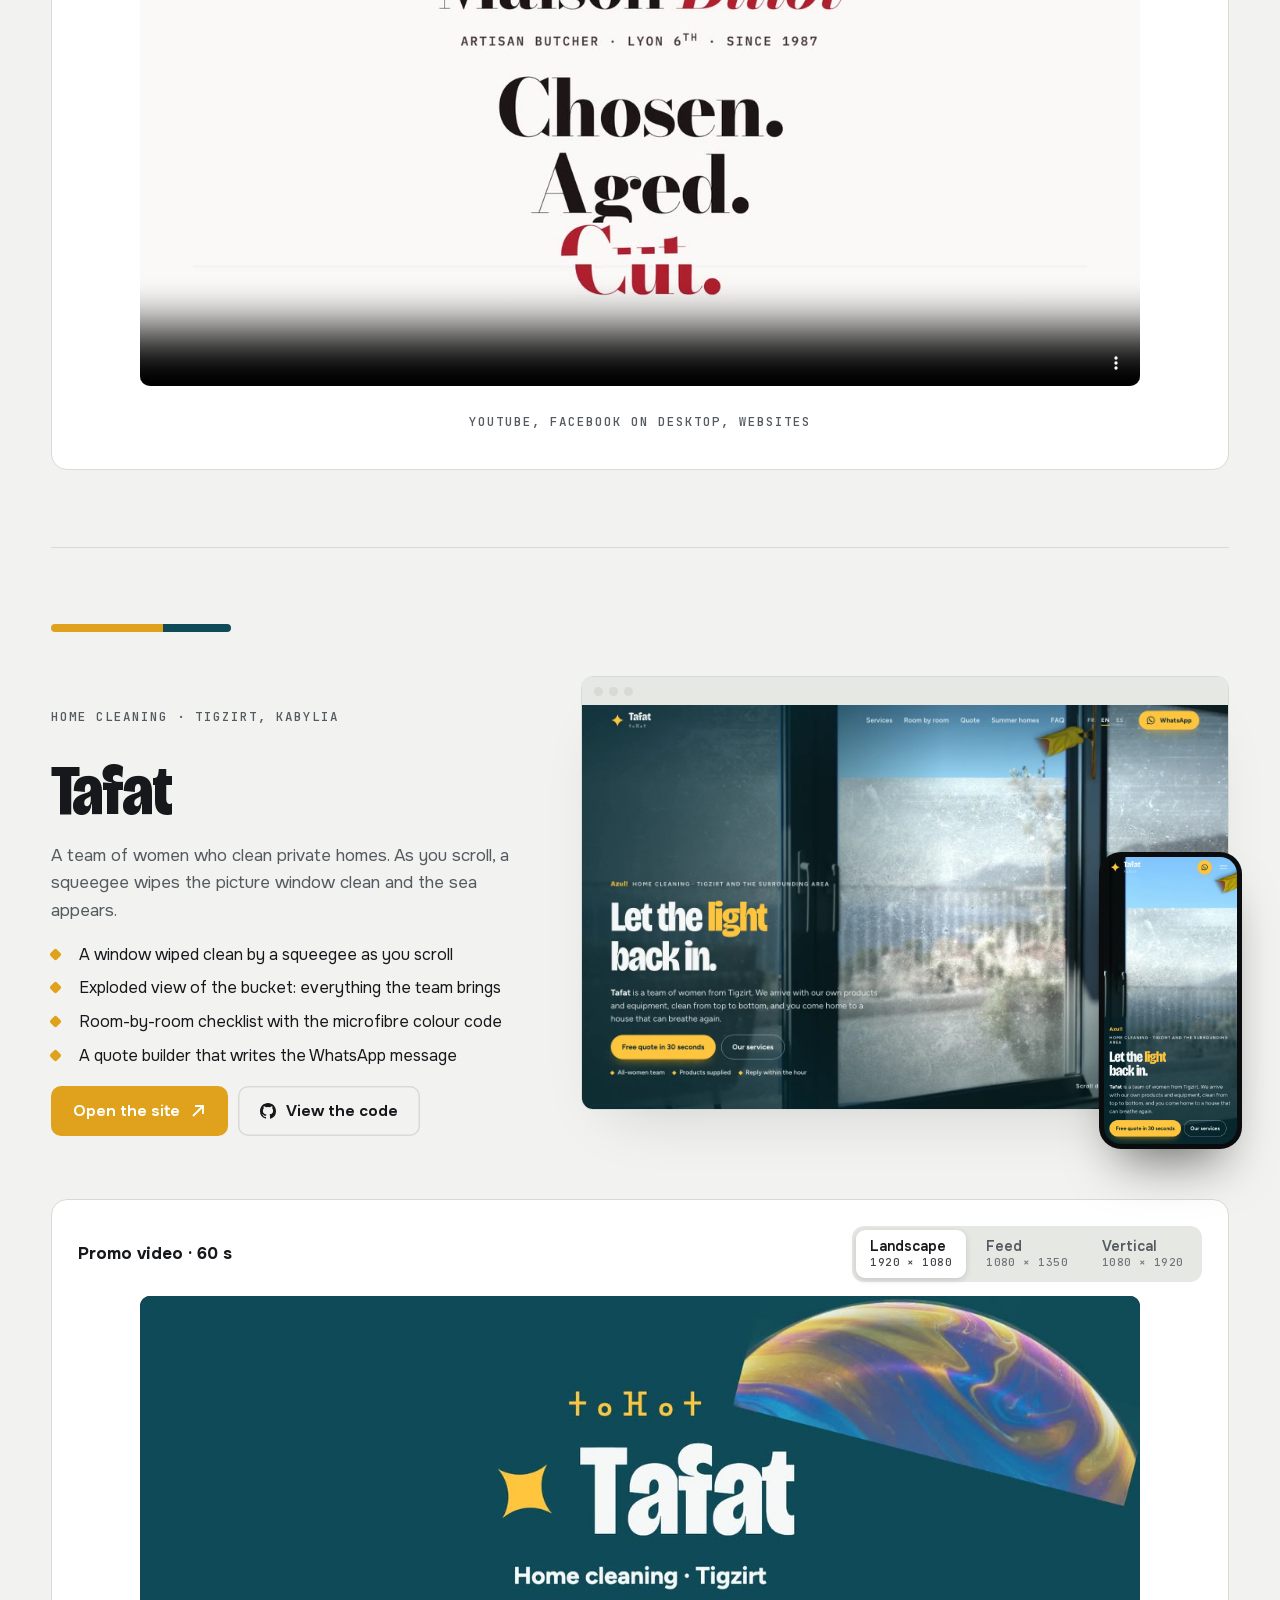
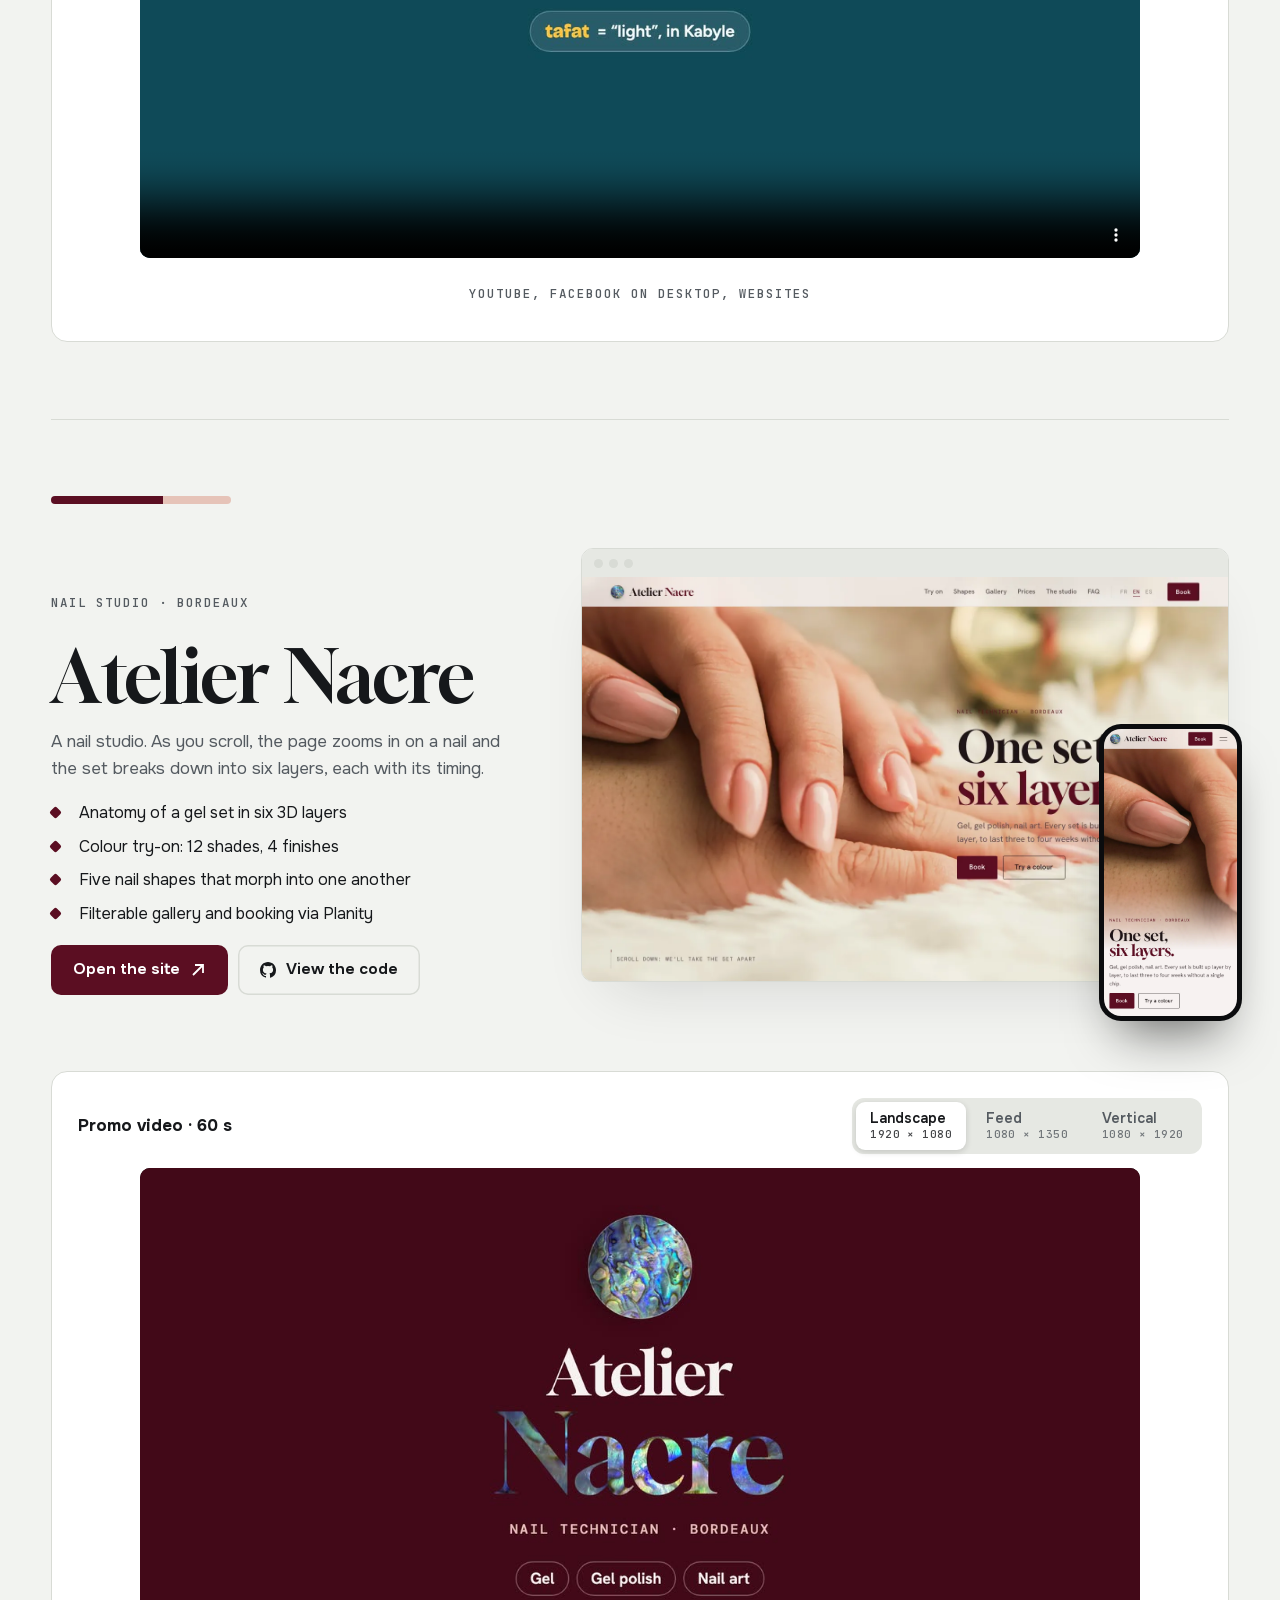
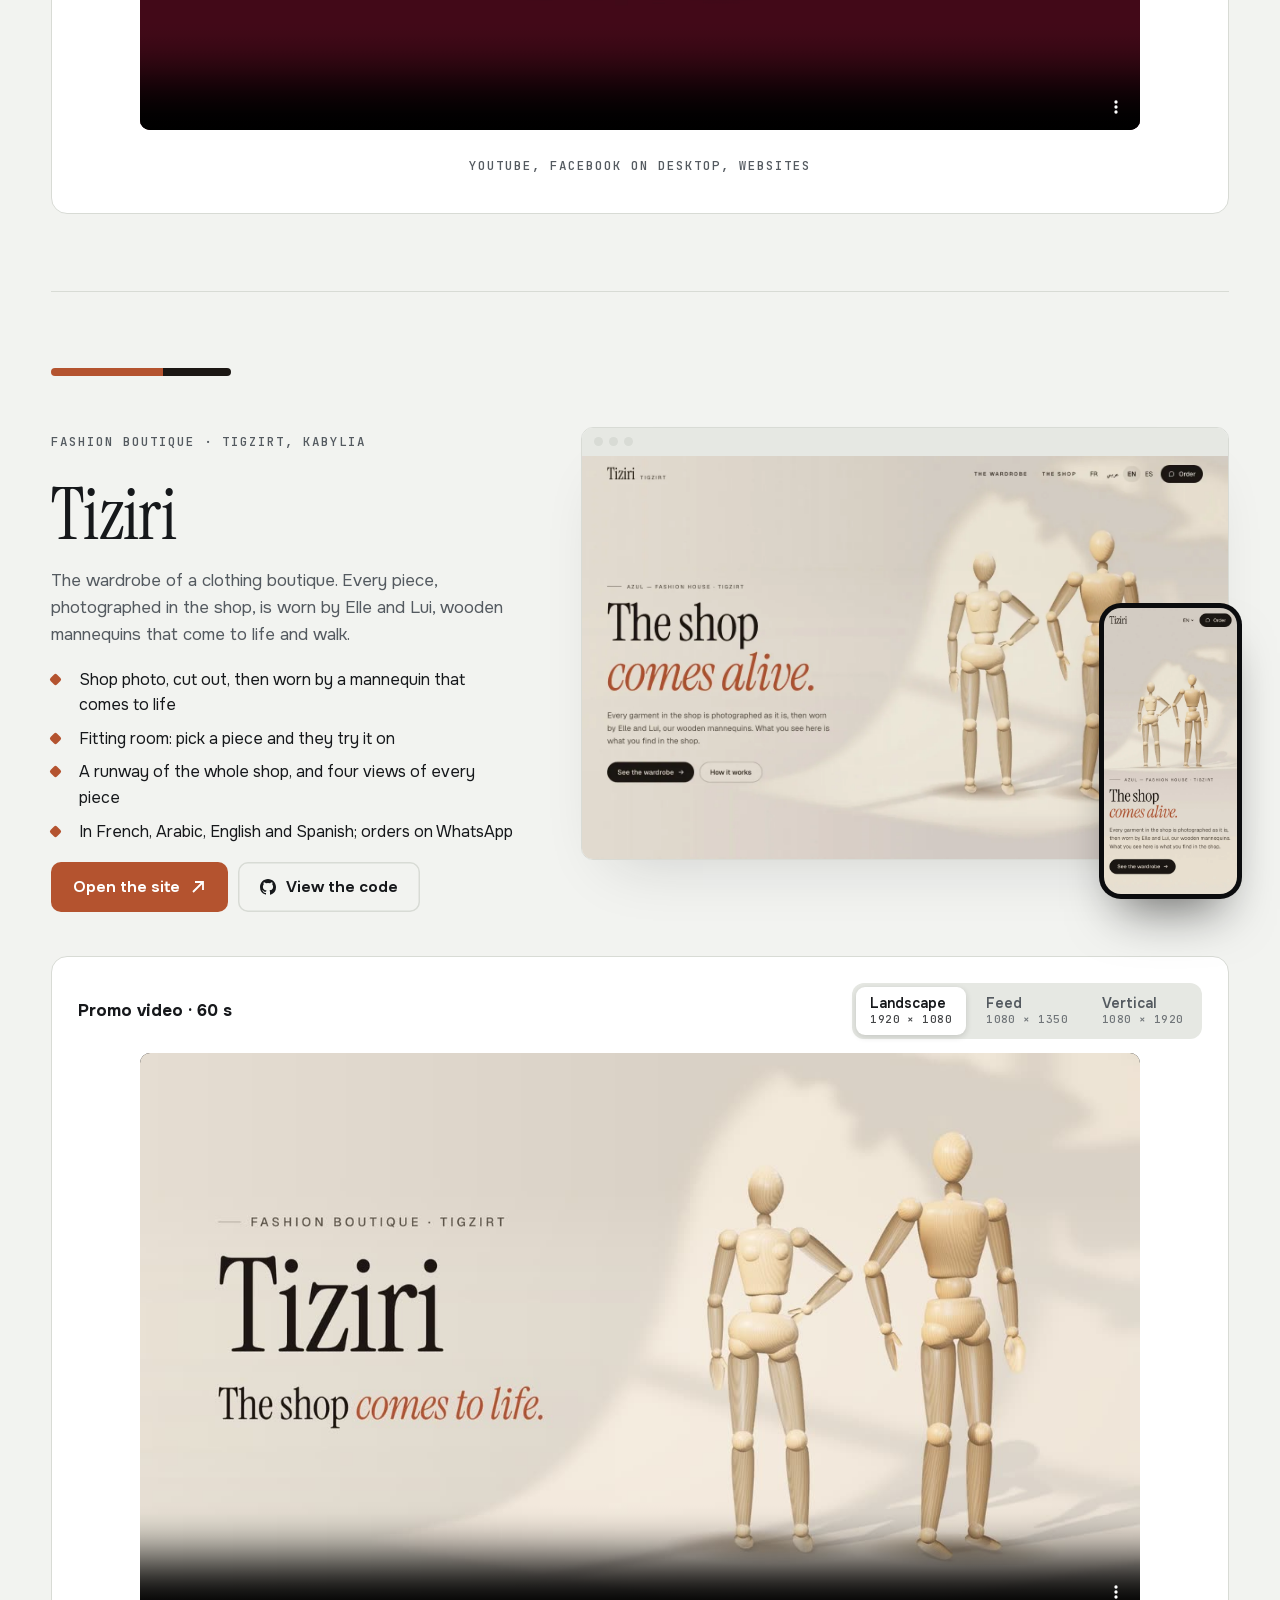
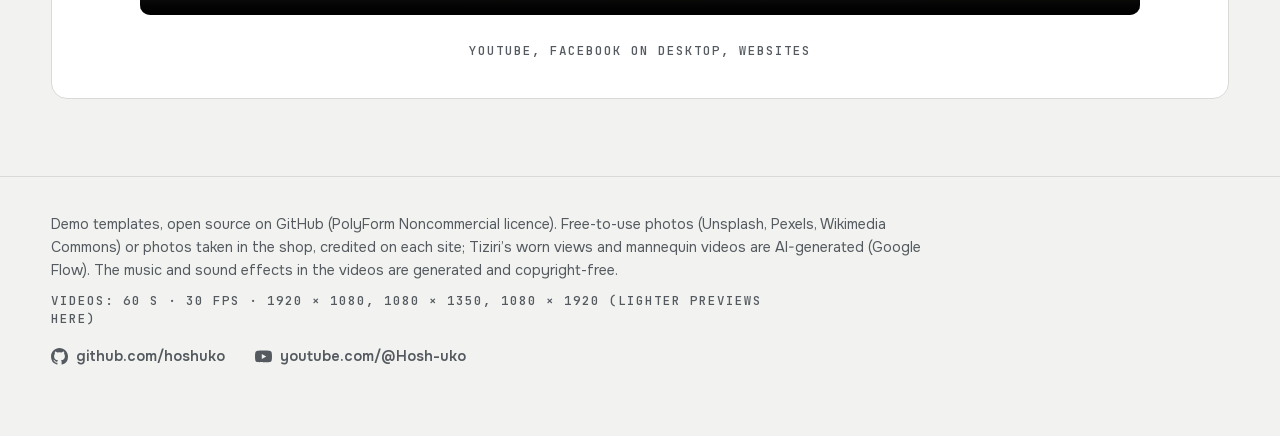
==== commit 62d55592: "Portfolio : ajout de Tiziri (boutique de mode à Tigzirt), quatre maquettes et douze vidéos" ====
--- a/index.html
+++ b/index.html
@@ -6,7 +6,7 @@
 <meta http-equiv="Content-Security-Policy" content="default-src 'none'; script-src 'self'; style-src 'self' 'unsafe-inline'; img-src 'self' data:; font-src 'self'; media-src 'self'; connect-src 'none'; manifest-src 'self'; object-src 'none'; frame-src 'none'; worker-src 'none'; base-uri 'none'; form-action 'none'; upgrade-insecure-requests">
 <meta name="referrer" content="same-origin">
 <title>Vitrines en mouvement · Hoshuko</title>
-<meta name="description" content="Trois maquettes de sites vitrines animés au défilement, en français, anglais et espagnol, avec leurs vidéos promo. Code ouvert sur GitHub.">
+<meta name="description" content="Quatre maquettes de sites vitrines animés au défilement, en français, anglais et espagnol, avec leurs vidéos promo. Code ouvert sur GitHub.">
 <meta name="theme-color" content="#F2F3F0">
 <link rel="canonical" href="https://hoshuko.github.io/">
 <link rel="alternate" hreflang="fr" href="https://hoshuko.github.io/">
@@ -16,7 +16,7 @@
 <meta property="og:type" content="website">
 <meta property="og:site_name" content="Hoshuko">
 <meta property="og:title" content="Vitrines en mouvement · Hoshuko">
-<meta property="og:description" content="Trois maquettes de sites vitrines animés au défilement, en français, anglais et espagnol, avec leurs vidéos promo. Code ouvert sur GitHub.">
+<meta property="og:description" content="Quatre maquettes de sites vitrines animés au défilement, en français, anglais et espagnol, avec leurs vidéos promo. Code ouvert sur GitHub.">
 <meta property="og:url" content="https://hoshuko.github.io/">
 <meta property="og:image" content="https://hoshuko.github.io/assets/img/og-fr.jpg">
 <meta property="og:image:width" content="1200">
@@ -40,13 +40,14 @@
 </header>
 
 <header class="wrap top">
-  <p class="kicker">Portfolio · 3 maquettes · 9 vidéos</p>
+  <p class="kicker">Portfolio · 4 maquettes · 12 vidéos</p>
   <h1>Vitrines en mouvement</h1>
-  <p class="intro">Trois sites vitrines pour des commerces de proximité, chacun construit autour d’une animation au défilement, et leurs vidéos promo en paysage, en 4:5 et en vertical. Chaque site existe en français, en anglais et en espagnol. Les noms, adresses, numéros et prix sont fictifs&nbsp;: chaque maquette se personnalise.</p>
+  <p class="intro">Quatre sites vitrines pour des commerces de proximité, chacun construit autour d’une animation au défilement, et leurs vidéos promo en paysage, en 4:5 et en vertical. Chaque site existe en français, en anglais et en espagnol (Tiziri aussi en arabe). Les noms, adresses, numéros et prix sont fictifs&nbsp;: chaque maquette se personnalise.</p>
   <nav class="jump" aria-label="Aller à une maquette">
     <a href="#billot" style="--a:#B01F2E;--b:#0F2922"><i aria-hidden="true"></i>Maison Billot</a>
     <a href="#tafat" style="--a:#FFC53D;--b:#0E4A57"><i aria-hidden="true"></i>Tafat</a>
     <a href="#nacre" style="--a:#5B0E22;--b:#E6C3B8"><i aria-hidden="true"></i>Atelier Nacre</a>
+    <a href="#tiziri" style="--a:#B4532F;--b:#EFE7DA"><i aria-hidden="true"></i>Tiziri</a>
   </nav>
 </header>
 
@@ -129,10 +130,36 @@
       <p class="vnote">YouTube, Facebook sur ordinateur, site</p>
     </section>
   </article>
+  <article class="proj" id="tiziri" data-lang="fr" style="--a:#B4532F;--b:#1C1714" aria-labelledby="h-tiziri">
+    <div class="band" aria-hidden="true"></div>
+    <div class="proj-grid">
+      <div class="proj-text">
+        <p class="meta">Boutique de mode · Tigzirt, Kabylie</p>
+        <h2 class="t-tiziri" id="h-tiziri">Tiziri</h2>
+        <p class="pitch">La garde-robe d’une boutique de vêtements. Chaque pièce, photographiée en magasin, est portée par Elle et Lui, des mannequins en bois qui se mettent en marche.</p>
+        <ul class="feats"><li>Photo prise en boutique, détourée, puis portée par un mannequin qui s’anime</li><li>Cabine d’essayage&nbsp;: choisissez une pièce, ils l’essaient</li><li>Défilé de toute la boutique et chaque pièce sous quatre vues</li><li>En français, en arabe, en anglais et en espagnol&nbsp;; commande sur WhatsApp</li></ul>
+        <div class="ctas">
+          <a class="btn" href="tiziri/">Ouvrir le site <svg viewBox="0 0 16 16" fill="none" stroke="currentColor" stroke-width="1.8" aria-hidden="true"><path d="M5 3h8v8M13 3 3 13"/></svg></a>
+          <a class="btn btn-ghost" href="https://github.com/hoshuko/tiziri" rel="noopener noreferrer"><svg viewBox="0 0 16 16" aria-hidden="true"><path fill="currentColor" d="M8 0C3.58 0 0 3.58 0 8a8 8 0 0 0 5.47 7.59c.4.07.55-.17.55-.38v-1.33c-2.23.48-2.7-1.07-2.7-1.07-.36-.93-.89-1.17-.89-1.17-.73-.5.05-.49.05-.49.8.06 1.23.83 1.23.83.72 1.22 1.87.87 2.33.66.07-.52.28-.87.5-1.07-1.78-.2-3.64-.89-3.64-3.95 0-.87.31-1.59.82-2.15-.08-.2-.36-1.02.08-2.12 0 0 .67-.21 2.2.82a7.6 7.6 0 0 1 4 0c1.53-1.04 2.2-.82 2.2-.82.44 1.1.16 1.92.08 2.12.51.56.82 1.27.82 2.15 0 3.07-1.87 3.75-3.65 3.95.29.25.54.73.54 1.48v2.2c0 .21.15.46.55.38A8 8 0 0 0 16 8c0-4.42-3.58-8-8-8z"/></svg>Voir le code</a>
+        </div>
+      </div>
+      <figure class="devices" aria-label="Le site sur ordinateur et sur téléphone">
+        <div class="browser"><div class="bar-dots" aria-hidden="true"><i></i><i></i><i></i></div><img src="assets/shots/tiziri-desktop-fr.webp" alt="Tiziri sur ordinateur" loading="lazy" decoding="async" width="1440" height="900"></div>
+        <div class="phone"><img src="assets/shots/tiziri-mobile-fr.webp" alt="Tiziri sur téléphone" loading="lazy" decoding="async" width="780" height="1688"></div>
+      </figure>
+    </div>
+    <section class="video" aria-label="Vidéo promo · 60 s">
+      <div class="vhead"><b>Vidéo promo · 60 s</b>
+        <div class="vtabs" role="tablist" aria-label="Format de la vidéo"><button type="button" role="tab" id="tab-tiziri-169" aria-selected="true" data-f="169" data-note="YouTube, Facebook sur ordinateur, site" data-label="Vidéo promo Tiziri, format paysage">Paysage<small>1920 × 1080</small></button><button type="button" role="tab" id="tab-tiziri-45" aria-selected="false" data-f="45" data-note="Fil Facebook et Instagram" data-label="Vidéo promo Tiziri, format fil">Fil<small>1080 × 1350</small></button><button type="button" role="tab" id="tab-tiziri-916" aria-selected="false" data-f="916" data-note="Reels, Stories, statut WhatsApp" data-label="Vidéo promo Tiziri, format vertical">Vertical<small>1080 × 1920</small></button></div>
+      </div>
+      <div class="vbox" data-f="169"><video controls playsinline preload="none" poster="assets/video/tiziri-169-fr.jpg" src="assets/video/tiziri-169-fr.mp4" aria-label="Vidéo promo Tiziri, format paysage"></video></div>
+      <p class="vnote">YouTube, Facebook sur ordinateur, site</p>
+    </section>
+  </article>
 </main>
 
 <footer class="wrap">
-  <p>Maquettes de démonstration, au code ouvert sur GitHub (licence PolyForm Noncommercial). Photos libres (Unsplash, Pexels, Wikimedia Commons), créditées dans chaque site. Musique et bruitages des vidéos générés, sans droits d’auteur.</p>
+  <p>Maquettes de démonstration, au code ouvert sur GitHub (licence PolyForm Noncommercial). Photos libres (Unsplash, Pexels, Wikimedia Commons) ou prises en boutique, créditées dans chaque site&nbsp;; les vues portées et les vidéos des mannequins de Tiziri sont générées par IA (Google Flow). Musique et bruitages des vidéos générés, sans droits d’auteur.</p>
   <p class="spec">Vidéos : 60 s · 30 images/s · 1920 × 1080, 1080 × 1350, 1080 × 1920 (aperçus allégés ici)</p>
   <p class="foot-links"><a href="https://github.com/hoshuko" rel="noopener noreferrer"><svg viewBox="0 0 16 16" aria-hidden="true"><path fill="currentColor" d="M8 0C3.58 0 0 3.58 0 8a8 8 0 0 0 5.47 7.59c.4.07.55-.17.55-.38v-1.33c-2.23.48-2.7-1.07-2.7-1.07-.36-.93-.89-1.17-.89-1.17-.73-.5.05-.49.05-.49.8.06 1.23.83 1.23.83.72 1.22 1.87.87 2.33.66.07-.52.28-.87.5-1.07-1.78-.2-3.64-.89-3.64-3.95 0-.87.31-1.59.82-2.15-.08-.2-.36-1.02.08-2.12 0 0 .67-.21 2.2.82a7.6 7.6 0 0 1 4 0c1.53-1.04 2.2-.82 2.2-.82.44 1.1.16 1.92.08 2.12.51.56.82 1.27.82 2.15 0 3.07-1.87 3.75-3.65 3.95.29.25.54.73.54 1.48v2.2c0 .21.15.46.55.38A8 8 0 0 0 16 8c0-4.42-3.58-8-8-8z"/></svg>github.com/hoshuko</a><a href="https://www.youtube.com/@Hosh-uko" rel="noopener noreferrer"><svg viewBox="0 0 24 24" aria-hidden="true"><path fill="currentColor" d="M23.5 6.2a3 3 0 0 0-2.1-2.1C19.5 3.6 12 3.6 12 3.6s-7.5 0-9.4.5A3 3 0 0 0 .5 6.2 31 31 0 0 0 0 12a31 31 0 0 0 .5 5.8 3 3 0 0 0 2.1 2.1c1.9.5 9.4.5 9.4.5s7.5 0 9.4-.5a3 3 0 0 0 2.1-2.1A31 31 0 0 0 24 12a31 31 0 0 0-.5-5.8zM9.6 15.6V8.4l6.3 3.6-6.3 3.6z"/></svg>youtube.com/@Hosh-uko</a></p>
 </footer>
--- a/assets/css/style.css
+++ b/assets/css/style.css
@@ -143,6 +143,24 @@
   font-weight: 700 800;
   font-display: swap;
   src: url(../fonts/syne-normal-latin.woff2) format('woff2');
+  unicode-range: U+0000-00FF, U+0131, U+0152-0153, U+02BB-02BC, U+02C6, U+02DA, U+02DC, U+0304, U+0308, U+0329, U+2000-206F, U+20AC, U+2122, U+2191, U+2193, U+2212, U+2215, U+FEFF, U+FFFD;
+}
+/* latin-ext */
+@font-face {
+  font-family: 'Instrument Serif';
+  font-style: normal;
+  font-weight: 400;
+  font-display: swap;
+  src: url(../fonts/instrument-serif-normal-latin-ext.woff2) format('woff2');
+  unicode-range: U+0100-02BA, U+02BD-02C5, U+02C7-02CC, U+02CE-02D7, U+02DD-02FF, U+0304, U+0308, U+0329, U+1D00-1DBF, U+1E00-1E9F, U+1EF2-1EFF, U+2020, U+20A0-20AB, U+20AD-20C0, U+2113, U+2C60-2C7F, U+A720-A7FF;
+}
+/* latin */
+@font-face {
+  font-family: 'Instrument Serif';
+  font-style: normal;
+  font-weight: 400;
+  font-display: swap;
+  src: url(../fonts/instrument-serif-normal-latin.woff2) format('woff2');
   unicode-range: U+0000-00FF, U+0131, U+0152-0153, U+02BB-02BC, U+02C6, U+02DA, U+02DC, U+0304, U+0308, U+0329, U+2000-206F, U+20AC, U+2122, U+2191, U+2193, U+2212, U+2215, U+FEFF, U+FFFD;
 }
 :root {
@@ -202,6 +220,7 @@
 .t-billot span { font-style: normal; }
 .t-tafat { font-family: 'Bricolage Grotesque', sans-serif; font-weight: 800; font-variation-settings: 'wdth' 80, 'opsz' 96; letter-spacing: -.03em; }
 .t-nacre { font-family: 'Gloock', Georgia, serif; }
+.t-tiziri { font-family: 'Instrument Serif', Georgia, serif; font-weight: 400; letter-spacing: -.01em; }
 .pitch { margin: 0; color: var(--ink-2); max-width: 52ch; }
 .feats { margin: 0; padding: 0; list-style: none; display: grid; gap: 8px; }
 .feats li { display: grid; grid-template-columns: 18px 1fr; gap: 10px; align-items: baseline; font-size: 16px; }
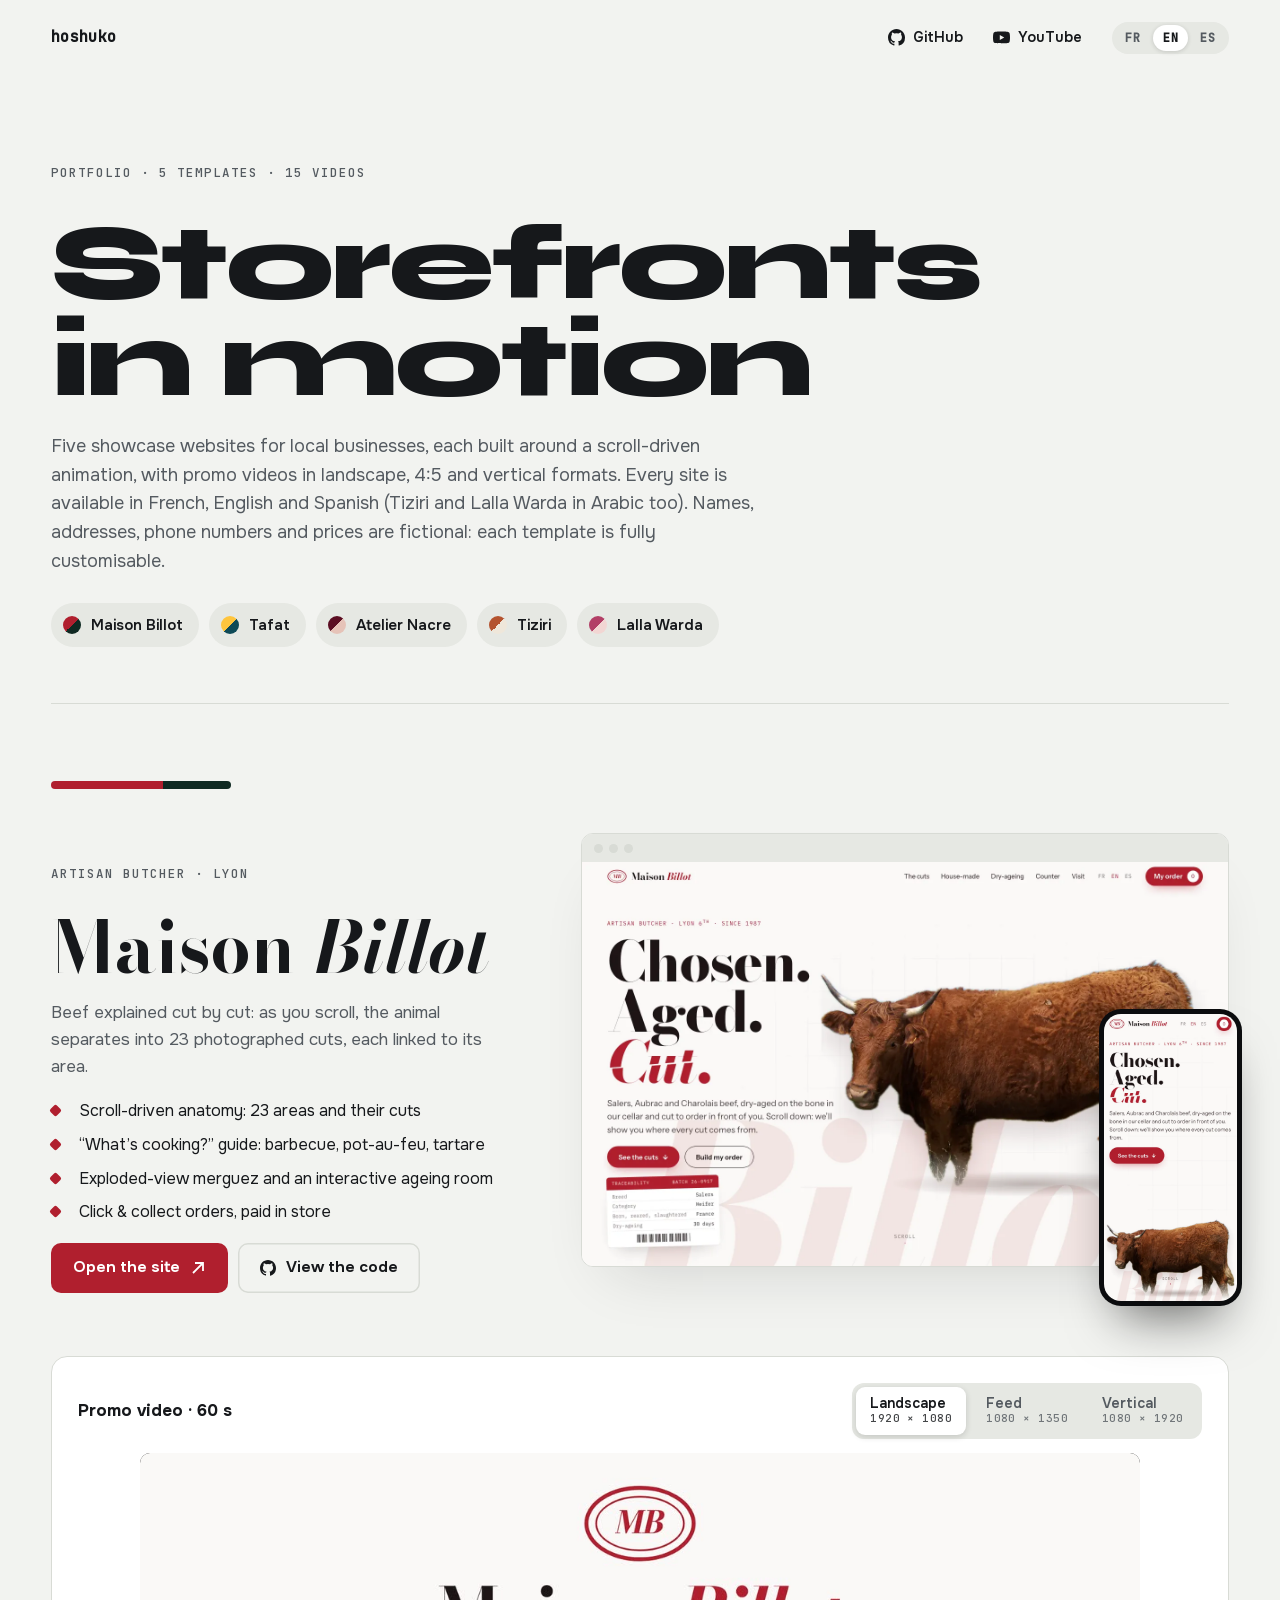
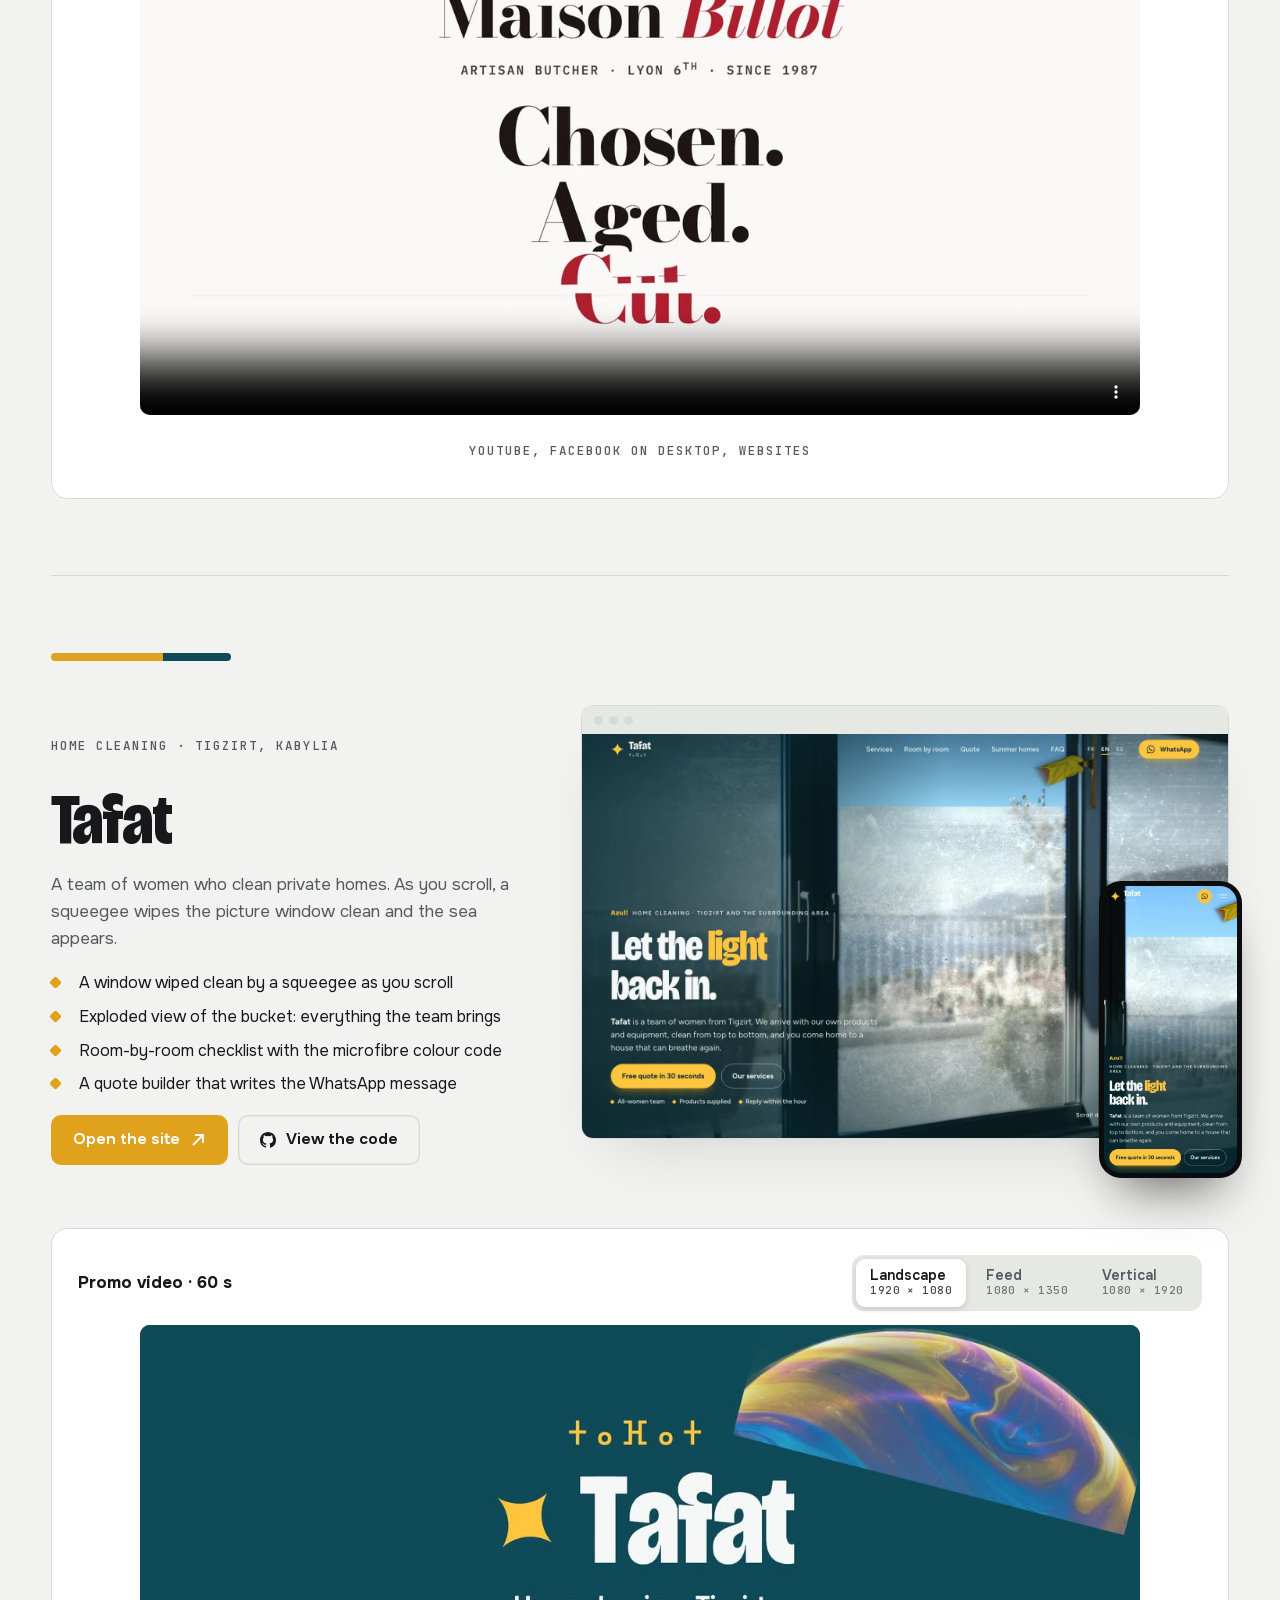
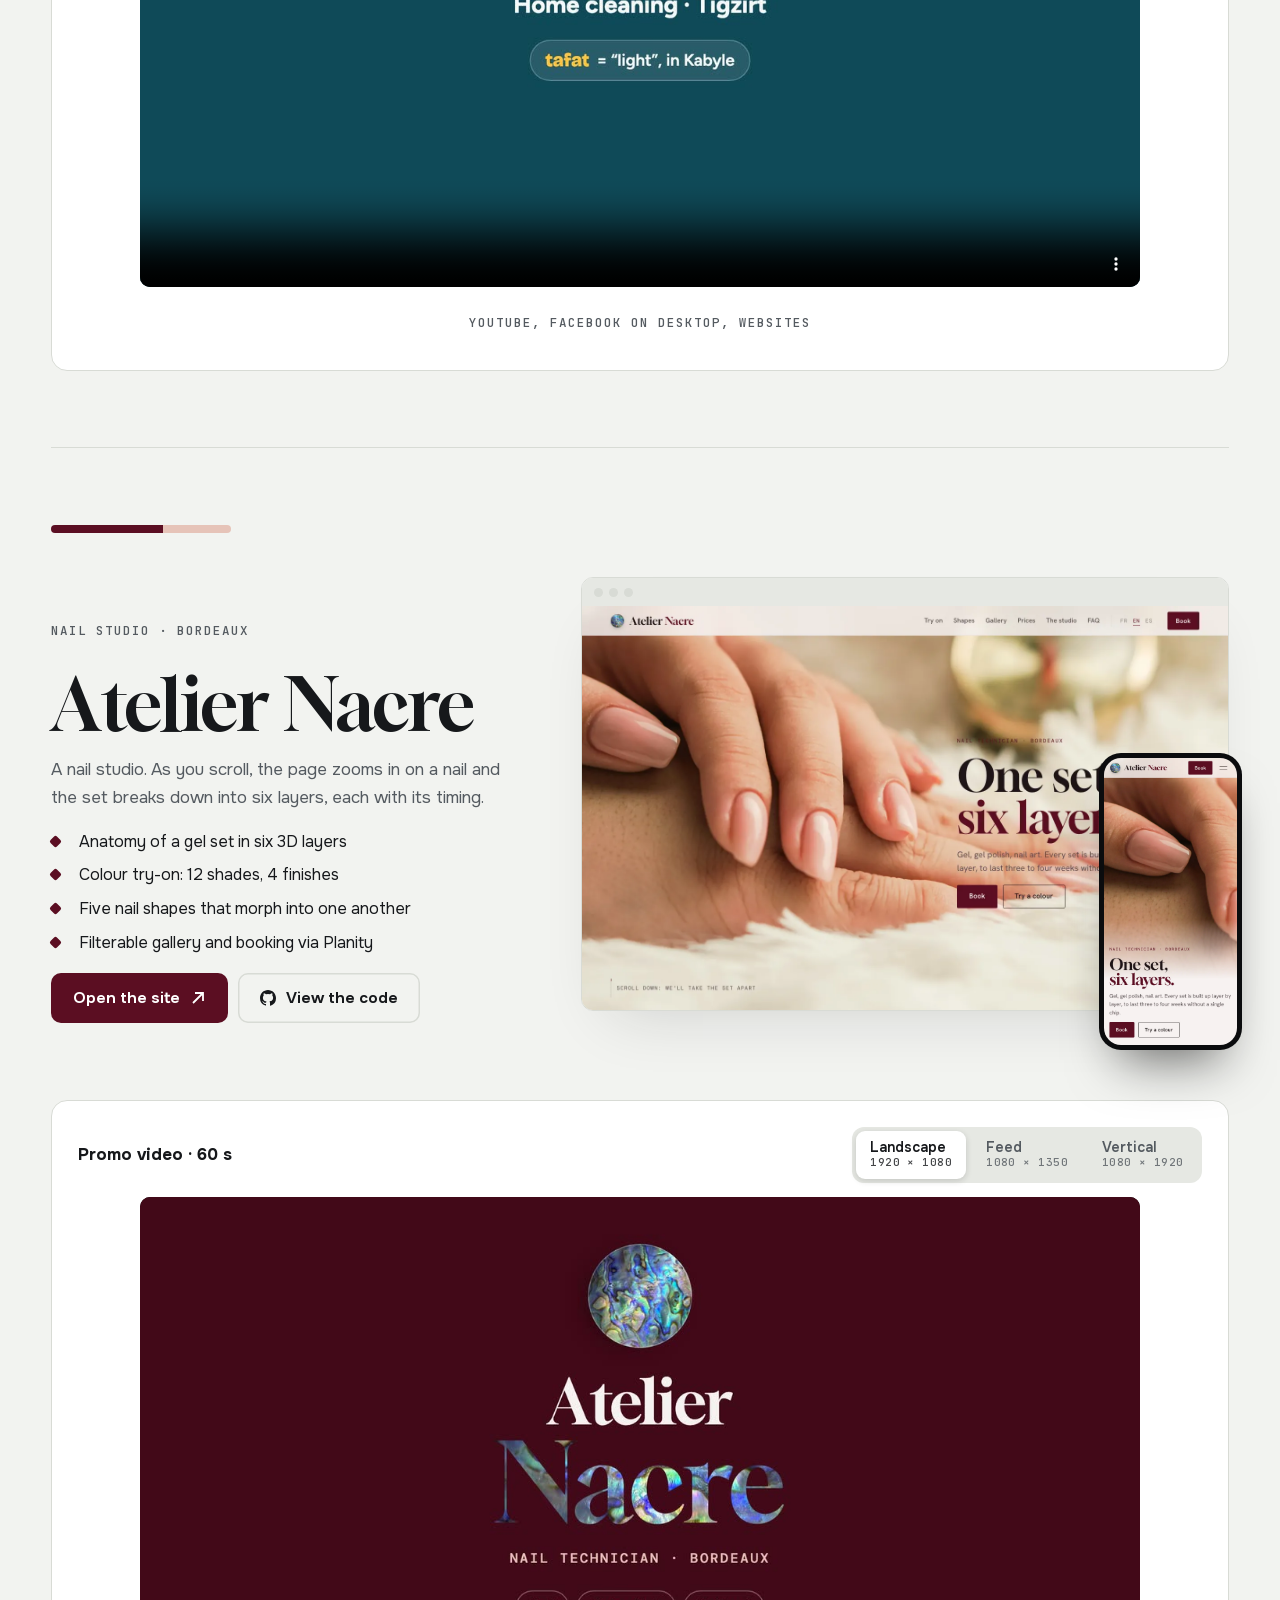
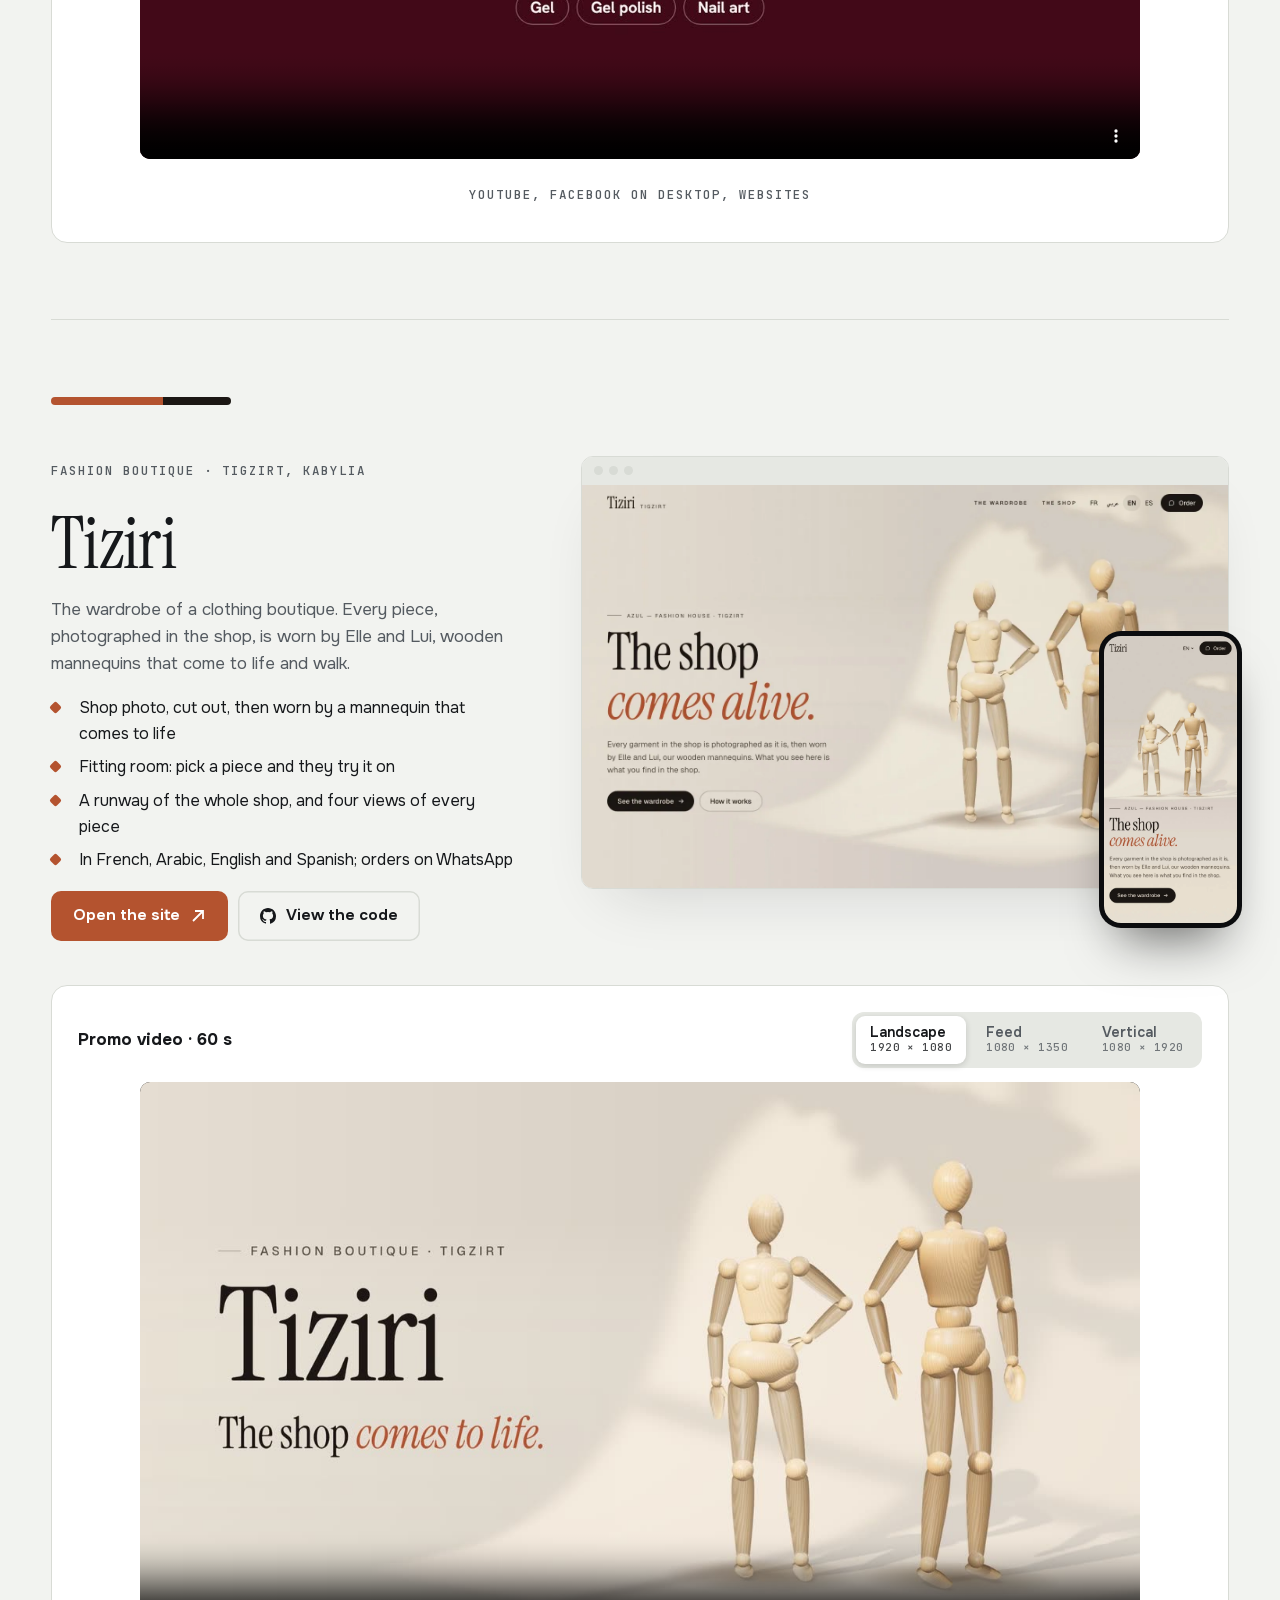
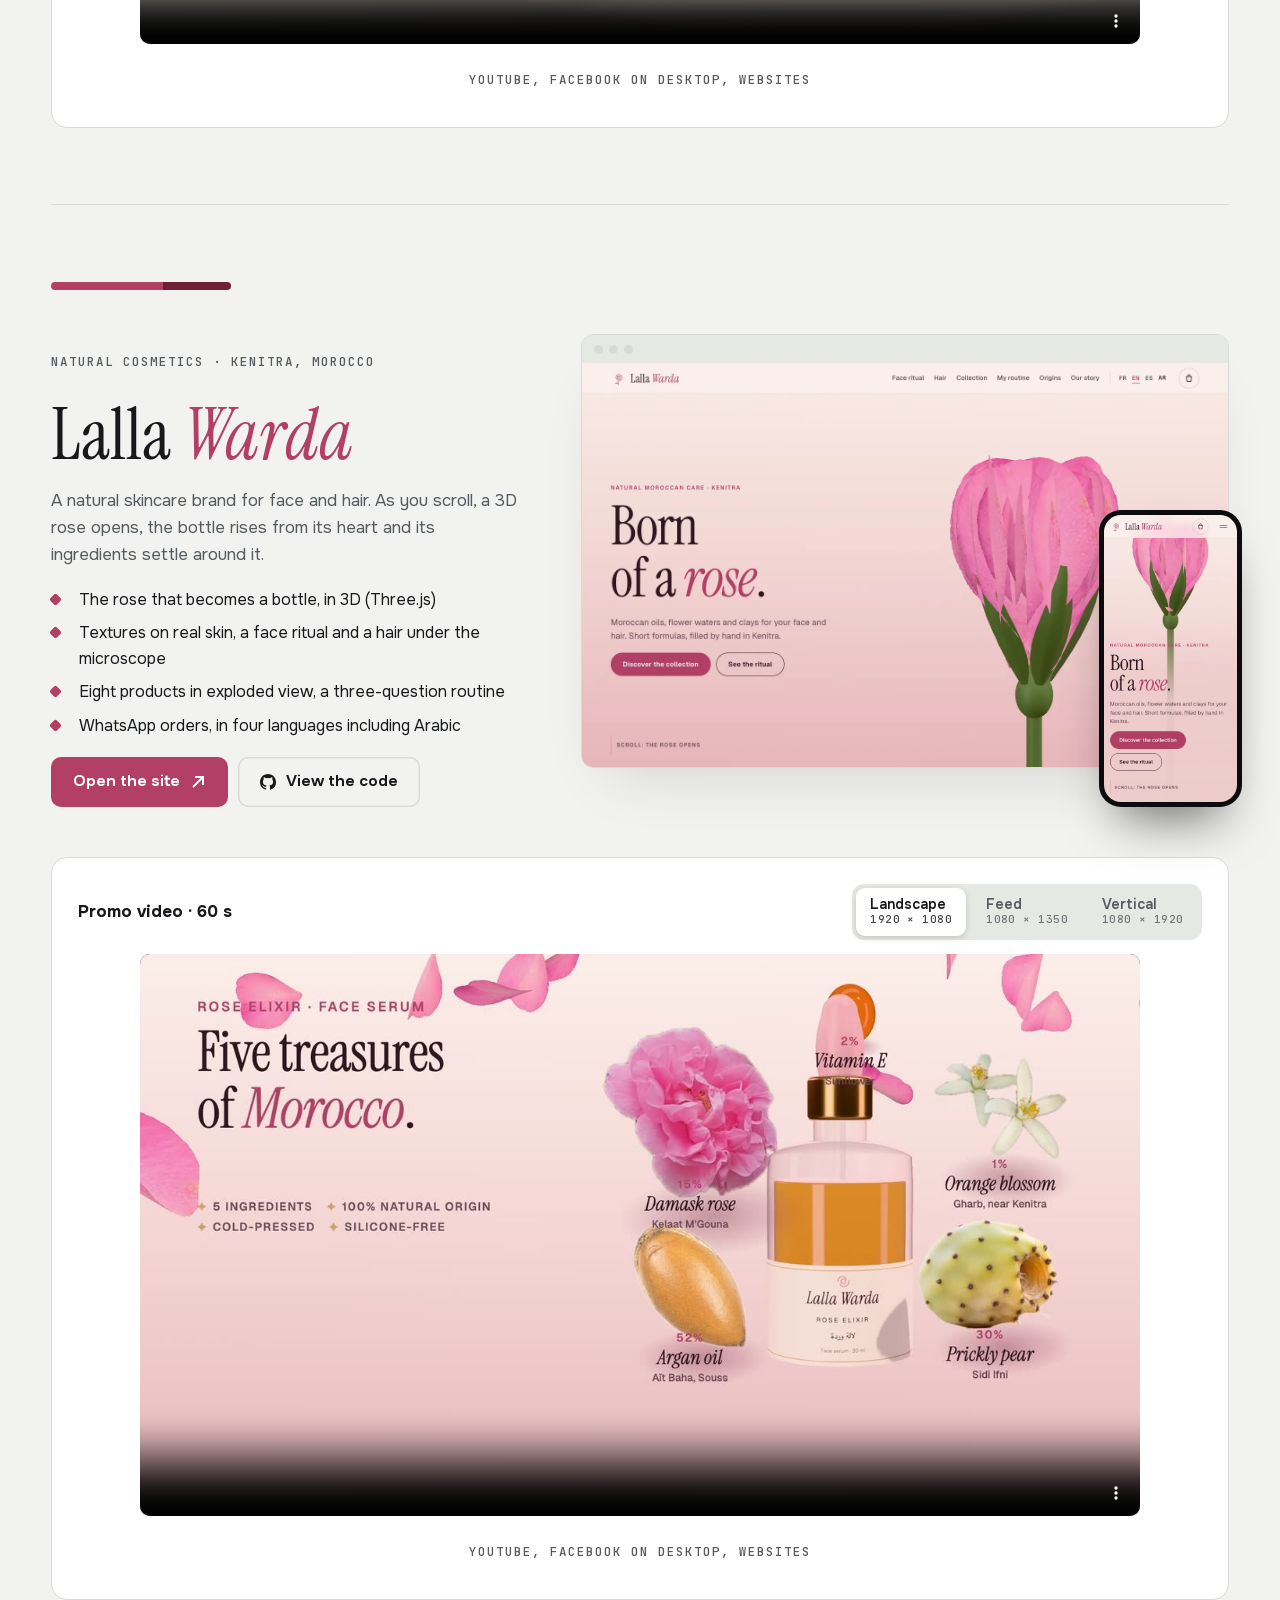
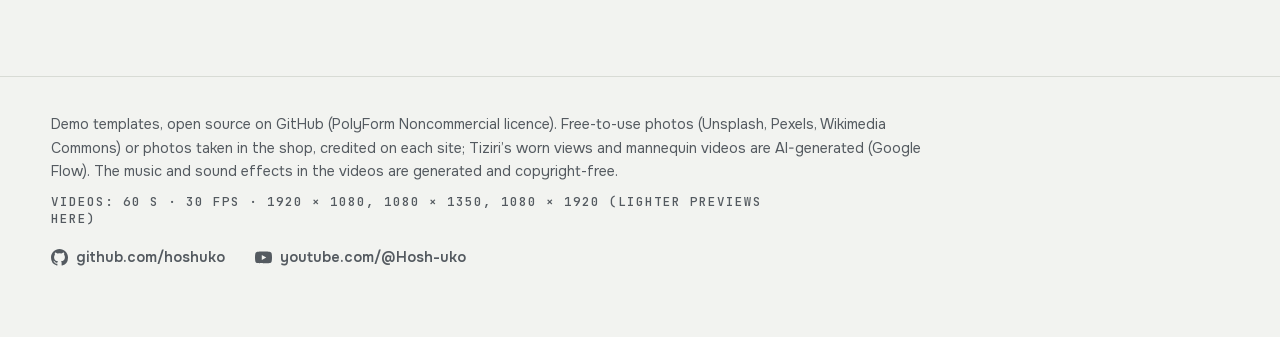
==== commit 718548d9: "Portfolio : ajout de Lalla Warda (cosmétiques naturels à Kénitra), cinq maquettes et quinze vidéos" ====
--- a/index.html
+++ b/index.html
@@ -6,7 +6,7 @@
 <meta http-equiv="Content-Security-Policy" content="default-src 'none'; script-src 'self'; style-src 'self' 'unsafe-inline'; img-src 'self' data:; font-src 'self'; media-src 'self'; connect-src 'none'; manifest-src 'self'; object-src 'none'; frame-src 'none'; worker-src 'none'; base-uri 'none'; form-action 'none'; upgrade-insecure-requests">
 <meta name="referrer" content="same-origin">
 <title>Vitrines en mouvement · Hoshuko</title>
-<meta name="description" content="Quatre maquettes de sites vitrines animés au défilement, en français, anglais et espagnol, avec leurs vidéos promo. Code ouvert sur GitHub.">
+<meta name="description" content="Cinq maquettes de sites vitrines animés au défilement, en français, anglais et espagnol, avec leurs vidéos promo. Code ouvert sur GitHub.">
 <meta name="theme-color" content="#F2F3F0">
 <link rel="canonical" href="https://hoshuko.github.io/">
 <link rel="alternate" hreflang="fr" href="https://hoshuko.github.io/">
@@ -16,7 +16,7 @@
 <meta property="og:type" content="website">
 <meta property="og:site_name" content="Hoshuko">
 <meta property="og:title" content="Vitrines en mouvement · Hoshuko">
-<meta property="og:description" content="Quatre maquettes de sites vitrines animés au défilement, en français, anglais et espagnol, avec leurs vidéos promo. Code ouvert sur GitHub.">
+<meta property="og:description" content="Cinq maquettes de sites vitrines animés au défilement, en français, anglais et espagnol, avec leurs vidéos promo. Code ouvert sur GitHub.">
 <meta property="og:url" content="https://hoshuko.github.io/">
 <meta property="og:image" content="https://hoshuko.github.io/assets/img/og-fr.jpg">
 <meta property="og:image:width" content="1200">
@@ -40,14 +40,15 @@
 </header>
 
 <header class="wrap top">
-  <p class="kicker">Portfolio · 4 maquettes · 12 vidéos</p>
+  <p class="kicker">Portfolio · 5 maquettes · 15 vidéos</p>
   <h1>Vitrines en mouvement</h1>
-  <p class="intro">Quatre sites vitrines pour des commerces de proximité, chacun construit autour d’une animation au défilement, et leurs vidéos promo en paysage, en 4:5 et en vertical. Chaque site existe en français, en anglais et en espagnol (Tiziri aussi en arabe). Les noms, adresses, numéros et prix sont fictifs&nbsp;: chaque maquette se personnalise.</p>
+  <p class="intro">Cinq sites vitrines pour des commerces de proximité, chacun construit autour d’une animation au défilement, et leurs vidéos promo en paysage, en 4:5 et en vertical. Chaque site existe en français, en anglais et en espagnol (Tiziri et Lalla Warda aussi en arabe). Les noms, adresses, numéros et prix sont fictifs&nbsp;: chaque maquette se personnalise.</p>
   <nav class="jump" aria-label="Aller à une maquette">
     <a href="#billot" style="--a:#B01F2E;--b:#0F2922"><i aria-hidden="true"></i>Maison Billot</a>
     <a href="#tafat" style="--a:#FFC53D;--b:#0E4A57"><i aria-hidden="true"></i>Tafat</a>
     <a href="#nacre" style="--a:#5B0E22;--b:#E6C3B8"><i aria-hidden="true"></i>Atelier Nacre</a>
     <a href="#tiziri" style="--a:#B4532F;--b:#EFE7DA"><i aria-hidden="true"></i>Tiziri</a>
+    <a href="#warda" style="--a:#B23F66;--b:#F2D6D3"><i aria-hidden="true"></i>Lalla Warda</a>
   </nav>
 </header>
 
@@ -156,6 +157,32 @@
       <p class="vnote">YouTube, Facebook sur ordinateur, site</p>
     </section>
   </article>
+  <article class="proj" id="warda" data-lang="fr" style="--a:#B23F66;--b:#6E1F3A" aria-labelledby="h-warda">
+    <div class="band" aria-hidden="true"></div>
+    <div class="proj-grid">
+      <div class="proj-text">
+        <p class="meta">Cosmétiques naturels · Kénitra, Maroc</p>
+        <h2 class="t-warda" id="h-warda">Lalla <i>Warda</i></h2>
+        <p class="pitch">Une marque de soins naturels pour le visage et les cheveux. Au défilement, une rose en 3D s’ouvre, le flacon sort de son cœur et ses ingrédients viennent se placer autour de lui.</p>
+        <ul class="feats"><li>La rose qui devient flacon, en 3D (Three.js)</li><li>Textures sur une vraie peau, rituel visage et cheveu au microscope</li><li>Huit soins en vue éclatée, routine en trois questions</li><li>Commande WhatsApp, en quatre langues dont l’arabe</li></ul>
+        <div class="ctas">
+          <a class="btn" href="lalla-warda/">Ouvrir le site <svg viewBox="0 0 16 16" fill="none" stroke="currentColor" stroke-width="1.8" aria-hidden="true"><path d="M5 3h8v8M13 3 3 13"/></svg></a>
+          <a class="btn btn-ghost" href="https://github.com/hoshuko/lalla-warda" rel="noopener noreferrer"><svg viewBox="0 0 16 16" aria-hidden="true"><path fill="currentColor" d="M8 0C3.58 0 0 3.58 0 8a8 8 0 0 0 5.47 7.59c.4.07.55-.17.55-.38v-1.33c-2.23.48-2.7-1.07-2.7-1.07-.36-.93-.89-1.17-.89-1.17-.73-.5.05-.49.05-.49.8.06 1.23.83 1.23.83.72 1.22 1.87.87 2.33.66.07-.52.28-.87.5-1.07-1.78-.2-3.64-.89-3.64-3.95 0-.87.31-1.59.82-2.15-.08-.2-.36-1.02.08-2.12 0 0 .67-.21 2.2.82a7.6 7.6 0 0 1 4 0c1.53-1.04 2.2-.82 2.2-.82.44 1.1.16 1.92.08 2.12.51.56.82 1.27.82 2.15 0 3.07-1.87 3.75-3.65 3.95.29.25.54.73.54 1.48v2.2c0 .21.15.46.55.38A8 8 0 0 0 16 8c0-4.42-3.58-8-8-8z"/></svg>Voir le code</a>
+        </div>
+      </div>
+      <figure class="devices" aria-label="Le site sur ordinateur et sur téléphone">
+        <div class="browser"><div class="bar-dots" aria-hidden="true"><i></i><i></i><i></i></div><img src="assets/shots/warda-desktop-fr.webp" alt="Lalla Warda sur ordinateur" loading="lazy" decoding="async" width="1440" height="900"></div>
+        <div class="phone"><img src="assets/shots/warda-mobile-fr.webp" alt="Lalla Warda sur téléphone" loading="lazy" decoding="async" width="780" height="1688"></div>
+      </figure>
+    </div>
+    <section class="video" aria-label="Vidéo promo · 60 s">
+      <div class="vhead"><b>Vidéo promo · 60 s</b>
+        <div class="vtabs" role="tablist" aria-label="Format de la vidéo"><button type="button" role="tab" id="tab-warda-169" aria-selected="true" data-f="169" data-note="YouTube, Facebook sur ordinateur, site" data-label="Vidéo promo Lalla Warda, format paysage">Paysage<small>1920 × 1080</small></button><button type="button" role="tab" id="tab-warda-45" aria-selected="false" data-f="45" data-note="Fil Facebook et Instagram" data-label="Vidéo promo Lalla Warda, format fil">Fil<small>1080 × 1350</small></button><button type="button" role="tab" id="tab-warda-916" aria-selected="false" data-f="916" data-note="Reels, Stories, statut WhatsApp" data-label="Vidéo promo Lalla Warda, format vertical">Vertical<small>1080 × 1920</small></button></div>
+      </div>
+      <div class="vbox" data-f="169"><video controls playsinline preload="none" poster="assets/video/warda-169-fr.jpg" src="assets/video/warda-169-fr.mp4" aria-label="Vidéo promo Lalla Warda, format paysage"></video></div>
+      <p class="vnote">YouTube, Facebook sur ordinateur, site</p>
+    </section>
+  </article>
 </main>
 
 <footer class="wrap">
--- a/assets/css/style.css
+++ b/assets/css/style.css
@@ -161,6 +161,24 @@
   font-weight: 400;
   font-display: swap;
   src: url(../fonts/instrument-serif-normal-latin.woff2) format('woff2');
+  unicode-range: U+0000-00FF, U+0131, U+0152-0153, U+02BB-02BC, U+02C6, U+02DA, U+02DC, U+0304, U+0308, U+0329, U+2000-206F, U+20AC, U+2122, U+2191, U+2193, U+2212, U+2215, U+FEFF, U+FFFD;
+}
+/* latin-ext */
+@font-face {
+  font-family: 'Instrument Serif';
+  font-style: italic;
+  font-weight: 400;
+  font-display: swap;
+  src: url(../fonts/instrument-serif-italic-latin-ext.woff2) format('woff2');
+  unicode-range: U+0100-02BA, U+02BD-02C5, U+02C7-02CC, U+02CE-02D7, U+02DD-02FF, U+0304, U+0308, U+0329, U+1D00-1DBF, U+1E00-1E9F, U+1EF2-1EFF, U+2020, U+20A0-20AB, U+20AD-20C0, U+2113, U+2C60-2C7F, U+A720-A7FF;
+}
+/* latin */
+@font-face {
+  font-family: 'Instrument Serif';
+  font-style: italic;
+  font-weight: 400;
+  font-display: swap;
+  src: url(../fonts/instrument-serif-italic-latin.woff2) format('woff2');
   unicode-range: U+0000-00FF, U+0131, U+0152-0153, U+02BB-02BC, U+02C6, U+02DA, U+02DC, U+0304, U+0308, U+0329, U+2000-206F, U+20AC, U+2122, U+2191, U+2193, U+2212, U+2215, U+FEFF, U+FFFD;
 }
 :root {
@@ -221,6 +239,8 @@
 .t-tafat { font-family: 'Bricolage Grotesque', sans-serif; font-weight: 800; font-variation-settings: 'wdth' 80, 'opsz' 96; letter-spacing: -.03em; }
 .t-nacre { font-family: 'Gloock', Georgia, serif; }
 .t-tiziri { font-family: 'Instrument Serif', Georgia, serif; font-weight: 400; letter-spacing: -.01em; }
+.t-warda { font-family: 'Instrument Serif', Georgia, serif; font-weight: 400; }
+.t-warda i { color: var(--a); }
 .pitch { margin: 0; color: var(--ink-2); max-width: 52ch; }
 .feats { margin: 0; padding: 0; list-style: none; display: grid; gap: 8px; }
 .feats li { display: grid; grid-template-columns: 18px 1fr; gap: 10px; align-items: baseline; font-size: 16px; }
